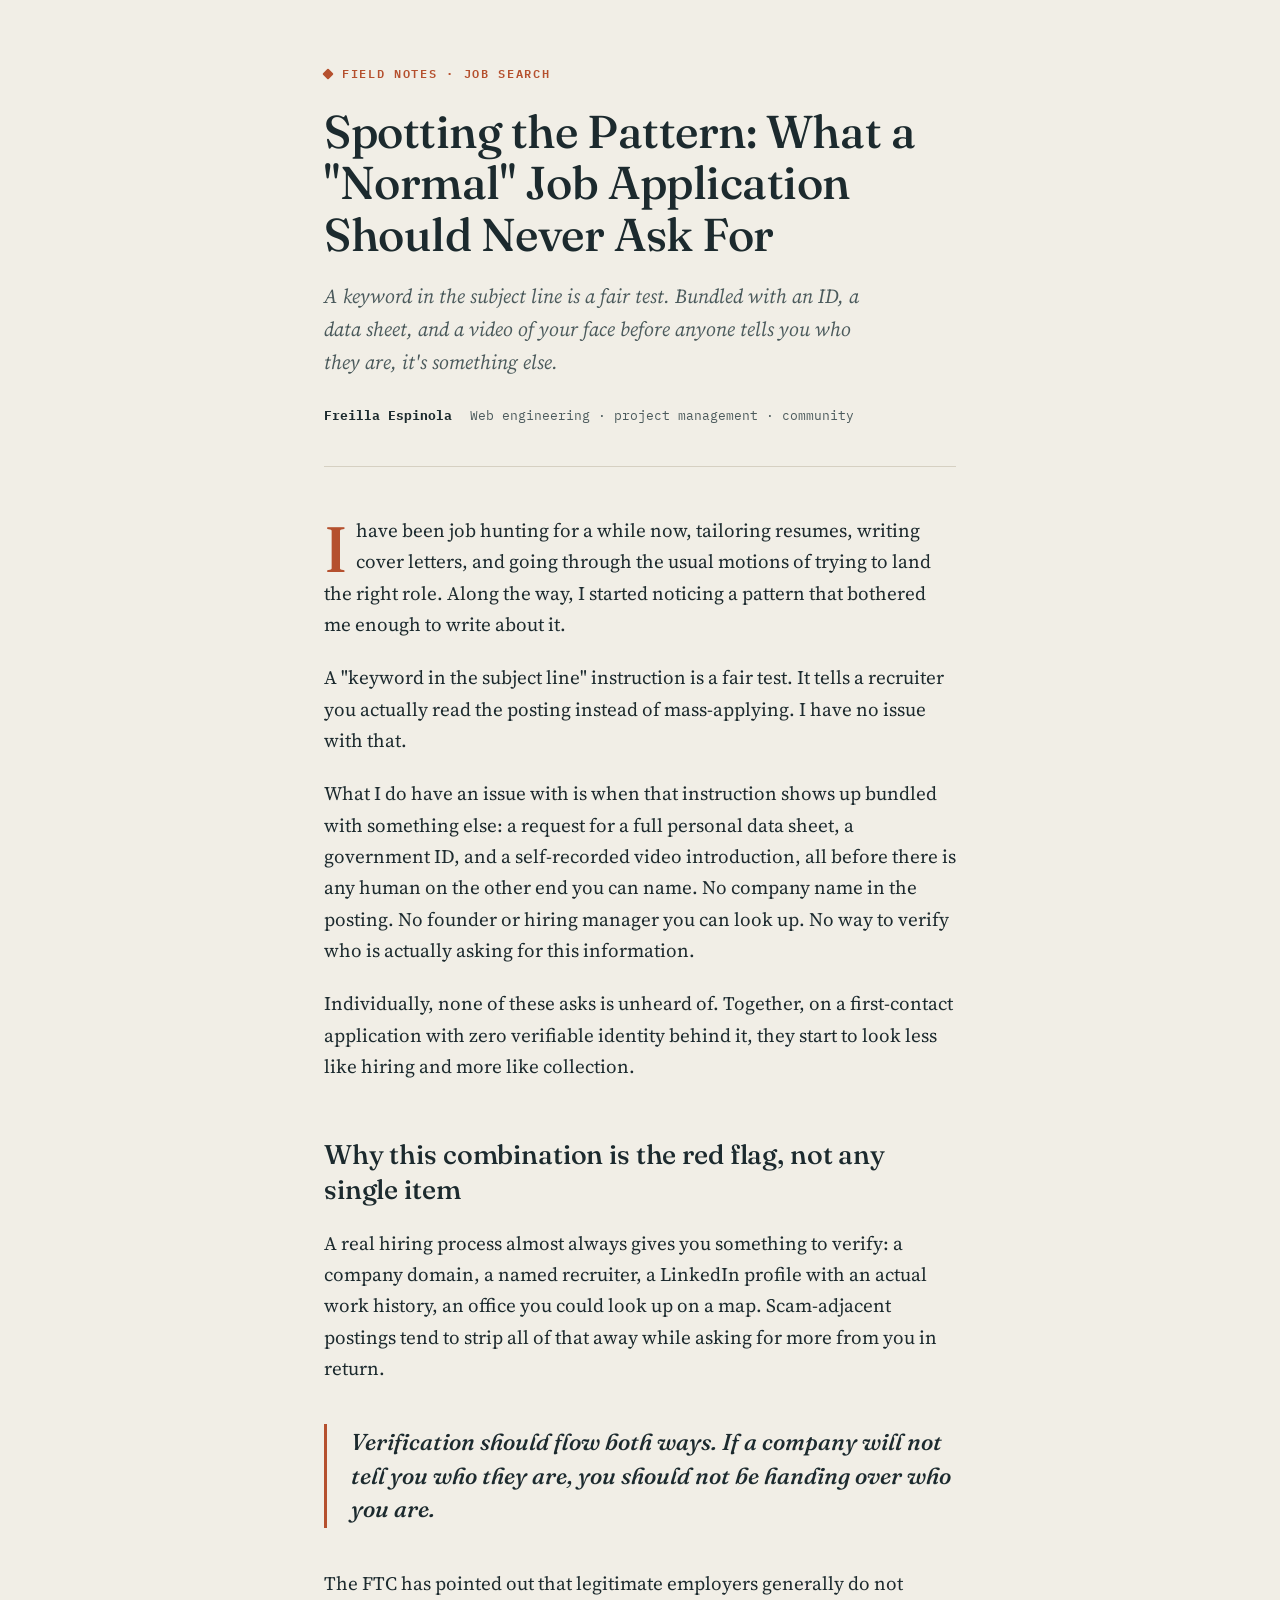
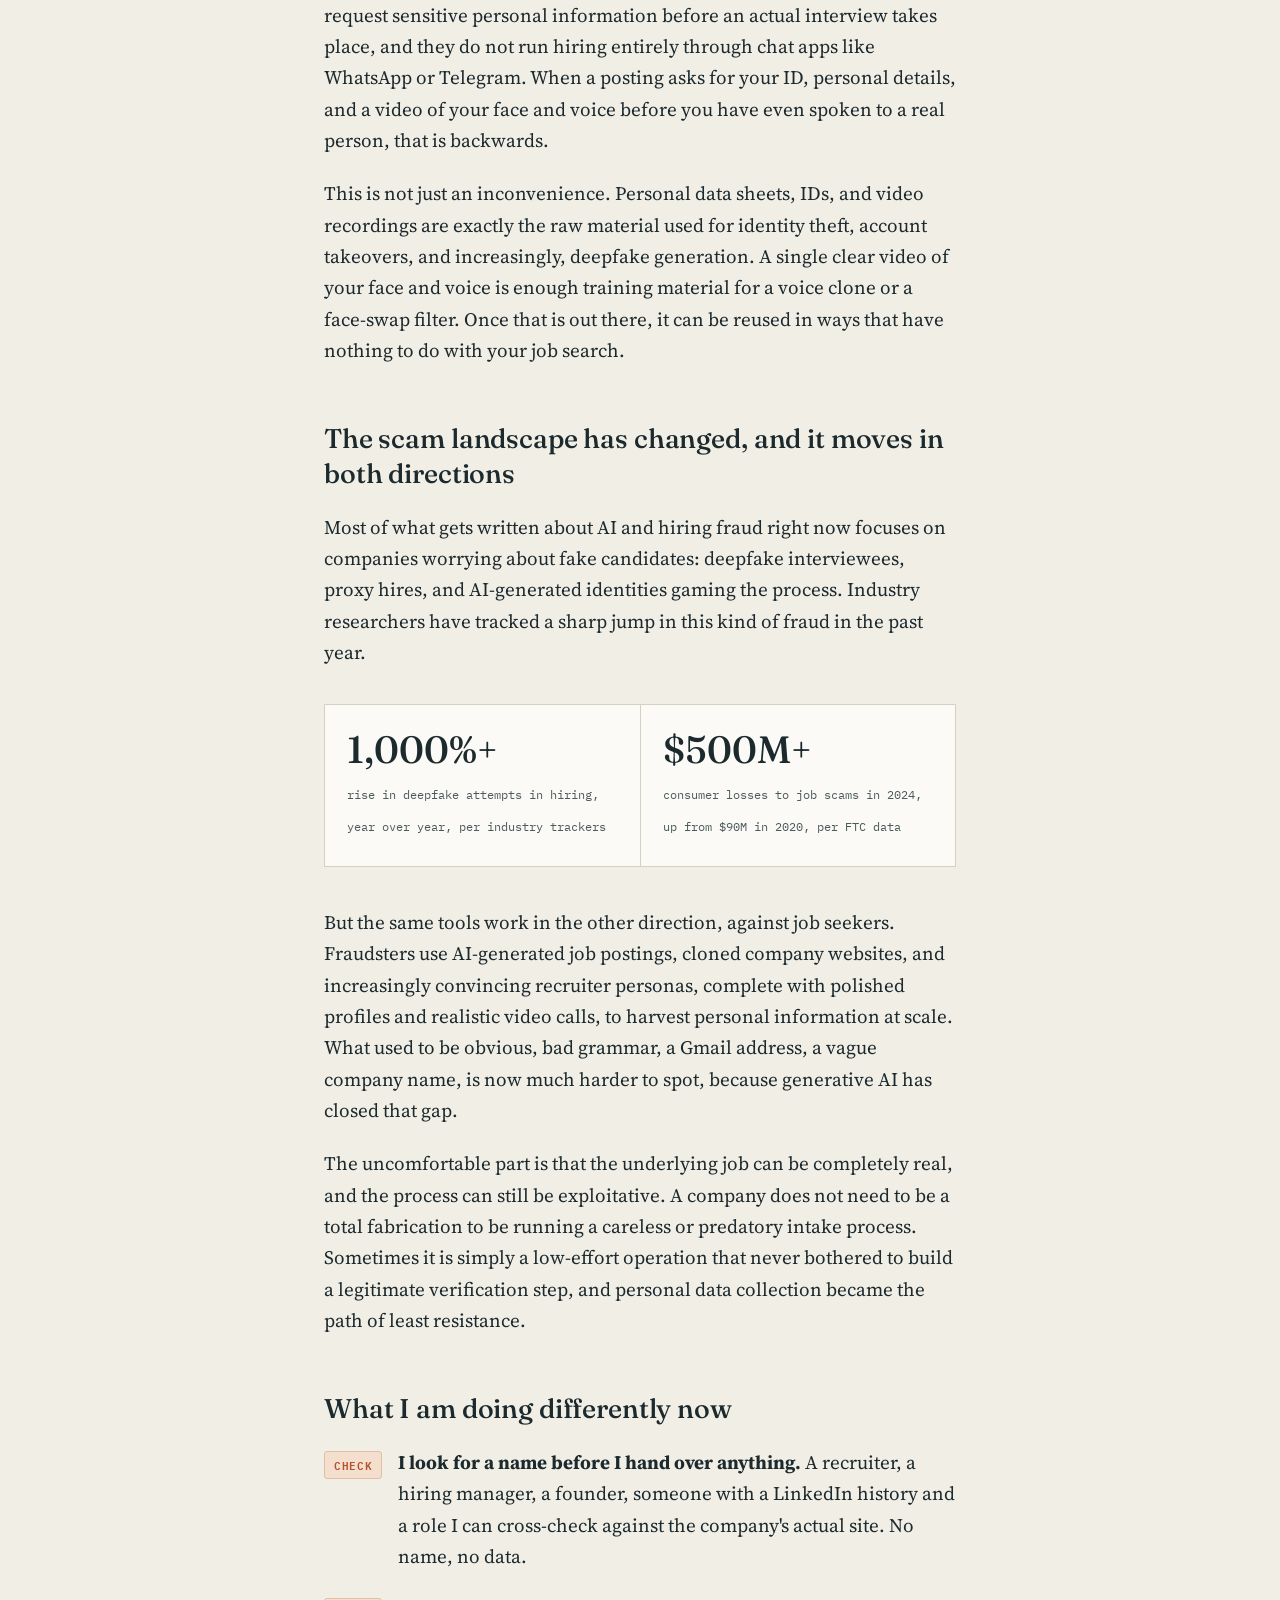
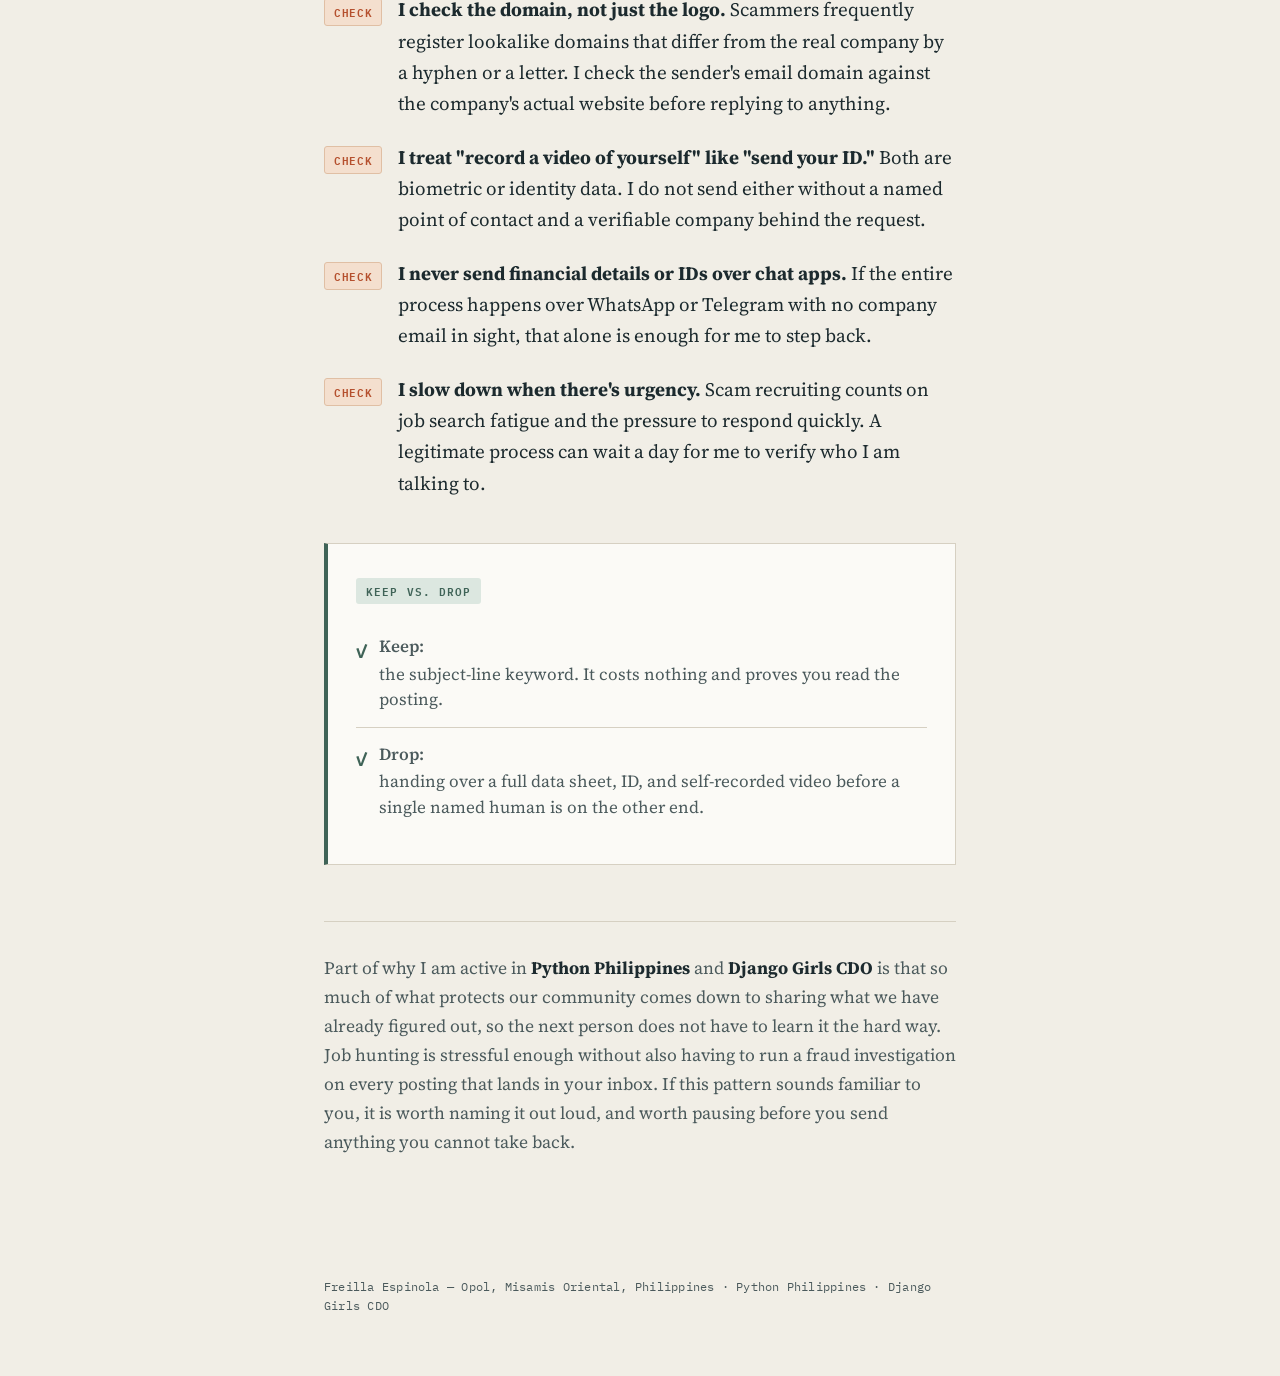
==== index.html @ 58daf590 "Update index.html" ====
<!DOCTYPE html>
<html lang="en">
<head>
<meta charset="UTF-8">
<meta name="viewport" content="width=device-width, initial-scale=1.0">
<title>Spotting the Pattern: What a Normal Job Application Should Never Ask For</title>
<link rel="preconnect" href="https://fonts.googleapis.com">
<link rel="preconnect" href="https://fonts.gstatic.com" crossorigin>
<link href="https://fonts.googleapis.com/css2?family=Fraunces:opsz,wght@9..144,400;9..144,500;9..144,600&family=Source+Serif+4:ital,wght@0,400;0,500;0,600;1,400&family=IBM+Plex+Mono:wght@500;600&display=swap" rel="stylesheet">
<style>
  :root{
    --paper:#F1EEE6;
    --ink:#1C2A2E;
    --ink-soft:#4B5A5C;
    --rule:#D6D0C2;
    --flag:#B5502E;
    --flag-bg:#F4DFCE;
    --trust:#3F6357;
    --trust-bg:#DCE7E0;
    --white:#FBFAF6;
    --max:680px;
  }

  *{ box-sizing:border-box; }

  body{
    margin:0;
    background:var(--paper);
    color:var(--ink);
    font-family:'Source Serif 4', Georgia, serif;
    font-size:19px;
    line-height:1.65;
    -webkit-font-smoothing:antialiased;
  }

  a{ color:var(--trust); }

  .wrap{
    max-width:var(--max);
    margin:0 auto;
    padding:0 24px 100px;
  }

  /* -------- Header -------- */
  header{
    padding:64px 0 40px;
    border-bottom:1px solid var(--rule);
    margin-bottom:48px;
  }

  .eyebrow{
    font-family:'IBM Plex Mono', monospace;
    font-size:12px;
    font-weight:600;
    letter-spacing:0.14em;
    text-transform:uppercase;
    color:var(--flag);
    display:flex;
    align-items:center;
    gap:10px;
    margin-bottom:22px;
  }

  .eyebrow::before{
    content:"";
    width:8px;
    height:8px;
    background:var(--flag);
    border-radius:1px;
    transform:rotate(45deg);
    flex-shrink:0;
  }

  h1{
    font-family:'Fraunces', serif;
    font-optical-sizing:auto;
    font-weight:500;
    font-size:clamp(32px, 6vw, 46px);
    line-height:1.12;
    letter-spacing:-0.01em;
    margin:0 0 20px;
  }

  .dek{
    font-family:'Source Serif 4', serif;
    font-style:italic;
    font-size:20px;
    color:var(--ink-soft);
    margin:0 0 26px;
    max-width:56ch;
  }

  .byline{
    font-family:'IBM Plex Mono', monospace;
    font-size:12.5px;
    color:var(--ink-soft);
    display:flex;
    gap:18px;
    flex-wrap:wrap;
  }

  .byline strong{ color:var(--ink); }

  /* -------- Body typography -------- */
  h2{
    font-family:'Fraunces', serif;
    font-weight:500;
    font-size:27px;
    line-height:1.28;
    margin:56px 0 20px;
    letter-spacing:-0.005em;
  }

  p{ margin:0 0 22px; }

  .lede::first-letter{
    font-family:'Fraunces', serif;
    font-size:64px;
    font-weight:500;
    float:left;
    line-height:0.8;
    padding:8px 8px 0 0;
    color:var(--flag);
  }

  /* -------- Flag tag / red-flag callouts -------- */
  .flag-row{
    display:flex;
    gap:16px;
    margin:0 0 22px;
    align-items:flex-start;
  }

  .flag-tag{
    flex-shrink:0;
    font-family:'IBM Plex Mono', monospace;
    font-size:11px;
    font-weight:600;
    letter-spacing:0.06em;
    text-transform:uppercase;
    color:var(--flag);
    background:var(--flag-bg);
    border:1px solid #e0bfa4;
    padding:4px 9px;
    border-radius:3px;
    margin-top:4px;
    white-space:nowrap;
  }

  .flag-row p{ margin:0; }

  /* -------- Stat callouts -------- */
  .stats{
    display:grid;
    grid-template-columns:1fr 1fr;
    gap:1px;
    background:var(--rule);
    border:1px solid var(--rule);
    margin:36px 0 40px;
  }

  .stat{
    background:var(--white);
    padding:26px 22px;
  }

  .stat .num{
    font-family:'Fraunces', serif;
    font-weight:500;
    font-size:38px;
    line-height:1;
    color:var(--ink);
    display:block;
    margin-bottom:8px;
  }

  .stat .label{
    font-family:'IBM Plex Mono', monospace;
    font-size:12px;
    color:var(--ink-soft);
    line-height:1.5;
  }

  @media (max-width:520px){
    .stats{ grid-template-columns:1fr; }
  }

  /* -------- Verification checklist (signature element) -------- */
  .verify-block{
    background:var(--white);
    border:1px solid var(--rule);
    border-left:4px solid var(--trust);
    padding:30px 28px;
    margin:44px 0;
    position:relative;
  }

  .verify-block .stamp{
    font-family:'IBM Plex Mono', monospace;
    font-size:11px;
    font-weight:600;
    letter-spacing:0.1em;
    text-transform:uppercase;
    color:var(--trust);
    background:var(--trust-bg);
    display:inline-block;
    padding:4px 10px;
    border-radius:3px;
    margin-bottom:16px;
  }

  .verify-block ul{
    margin:0;
    padding:0;
    list-style:none;
  }

  .verify-block li{
    display:flex;
    gap:12px;
    padding:14px 0;
    border-top:1px solid var(--rule);
  }

  .verify-block li:first-of-type{ border-top:none; }

  .verify-block li::before{
    content:"✓";
    font-family:'IBM Plex Mono', monospace;
    font-weight:600;
    color:var(--trust);
    flex-shrink:0;
    padding-top:2px;
  }

  .verify-block li strong{
    display:block;
    font-family:'Source Serif 4', serif;
    font-weight:600;
    margin-bottom:2px;
  }

  .verify-block li span{
    color:var(--ink-soft);
    font-size:17px;
    line-height:1.5;
  }

  /* -------- Pull quote -------- */
  blockquote{
    margin:40px 0;
    padding:2px 0 2px 24px;
    border-left:3px solid var(--flag);
    font-family:'Fraunces', serif;
    font-weight:500;
    font-size:23px;
    line-height:1.45;
    color:var(--ink);
    font-style:italic;
  }

  /* -------- Closing -------- */
  .closing{
    margin-top:56px;
    padding-top:32px;
    border-top:1px solid var(--rule);
    font-size:17.5px;
    color:var(--ink-soft);
  }

  .closing strong{ color:var(--ink); }

  footer{
    max-width:var(--max);
    margin:0 auto;
    padding:0 24px 60px;
    font-family:'IBM Plex Mono', monospace;
    font-size:11.5px;
    color:var(--ink-soft);
    letter-spacing:0.02em;
  }

  @media (max-width:600px){
    body{ font-size:17px; }
    header{ padding:44px 0 32px; }
    .lede::first-letter{ font-size:50px; }
  }
</style>
</head>
<body>

<div class="wrap">
  <header>
    <div class="eyebrow">Field notes · Job search</div>
    <h1>Spotting the Pattern: What a "Normal" Job Application Should Never Ask For</h1>
    <p class="dek">A keyword in the subject line is a fair test. Bundled with an ID, a data sheet, and a video of your face before anyone tells you who they are, it's something else.</p>
    <div class="byline">
      <span><strong>Freilla Espinola</strong></span>
      <span>Web engineering · project management · community</span>
    </div>
  </header>

  <p class="lede">I have been job hunting for a while now, tailoring resumes, writing cover letters, and going through the usual motions of trying to land the right role. Along the way, I started noticing a pattern that bothered me enough to write about it.</p>

  <p>A "keyword in the subject line" instruction is a fair test. It tells a recruiter you actually read the posting instead of mass-applying. I have no issue with that.</p>

  <p>What I do have an issue with is when that instruction shows up bundled with something else: a request for a full personal data sheet, a government ID, and a self-recorded video introduction, all before there is any human on the other end you can name. No company name in the posting. No founder or hiring manager you can look up. No way to verify who is actually asking for this information.</p>

  <p>Individually, none of these asks is unheard of. Together, on a first-contact application with zero verifiable identity behind it, they start to look less like hiring and more like collection.</p>

  <h2>Why this combination is the red flag, not any single item</h2>

  <p>A real hiring process almost always gives you something to verify: a company domain, a named recruiter, a LinkedIn profile with an actual work history, an office you could look up on a map. Scam-adjacent postings tend to strip all of that away while asking for more from you in return.</p>

  <blockquote>Verification should flow both ways. If a company will not tell you who they are, you should not be handing over who you are.</blockquote>

  <p>The FTC has pointed out that legitimate employers generally do not request sensitive personal information before an actual interview takes place, and they do not run hiring entirely through chat apps like WhatsApp or Telegram. When a posting asks for your ID, personal details, and a video of your face and voice before you have even spoken to a real person, that is backwards.</p>

  <p>This is not just an inconvenience. Personal data sheets, IDs, and video recordings are exactly the raw material used for identity theft, account takeovers, and increasingly, deepfake generation. A single clear video of your face and voice is enough training material for a voice clone or a face-swap filter. Once that is out there, it can be reused in ways that have nothing to do with your job search.</p>

  <h2>The scam landscape has changed, and it moves in both directions</h2>

  <p>Most of what gets written about AI and hiring fraud right now focuses on companies worrying about fake candidates: deepfake interviewees, proxy hires, and AI-generated identities gaming the process. Industry researchers have tracked a sharp jump in this kind of fraud in the past year.</p>

  <div class="stats">
    <div class="stat">
      <span class="num">1,000%+</span>
      <span class="label">rise in deepfake attempts in hiring, year over year, per industry trackers</span>
    </div>
    <div class="stat">
      <span class="num">$500M+</span>
      <span class="label">consumer losses to job scams in 2024, up from $90M in 2020, per FTC data</span>
    </div>
  </div>

  <p>But the same tools work in the other direction, against job seekers. Fraudsters use AI-generated job postings, cloned company websites, and increasingly convincing recruiter personas, complete with polished profiles and realistic video calls, to harvest personal information at scale. What used to be obvious, bad grammar, a Gmail address, a vague company name, is now much harder to spot, because generative AI has closed that gap.</p>

  <p>The uncomfortable part is that the underlying job can be completely real, and the process can still be exploitative. A company does not need to be a total fabrication to be running a careless or predatory intake process. Sometimes it is simply a low-effort operation that never bothered to build a legitimate verification step, and personal data collection became the path of least resistance.</p>

  <h2>What I am doing differently now</h2>

  <div class="flag-row">
    <span class="flag-tag">Check</span>
    <p><strong>I look for a name before I hand over anything.</strong> A recruiter, a hiring manager, a founder, someone with a LinkedIn history and a role I can cross-check against the company's actual site. No name, no data.</p>
  </div>

  <div class="flag-row">
    <span class="flag-tag">Check</span>
    <p><strong>I check the domain, not just the logo.</strong> Scammers frequently register lookalike domains that differ from the real company by a hyphen or a letter. I check the sender's email domain against the company's actual website before replying to anything.</p>
  </div>

  <div class="flag-row">
    <span class="flag-tag">Check</span>
    <p><strong>I treat "record a video of yourself" like "send your ID."</strong> Both are biometric or identity data. I do not send either without a named point of contact and a verifiable company behind the request.</p>
  </div>

  <div class="flag-row">
    <span class="flag-tag">Check</span>
    <p><strong>I never send financial details or IDs over chat apps.</strong> If the entire process happens over WhatsApp or Telegram with no company email in sight, that alone is enough for me to step back.</p>
  </div>

  <div class="flag-row">
    <span class="flag-tag">Check</span>
    <p><strong>I slow down when there's urgency.</strong> Scam recruiting counts on job search fatigue and the pressure to respond quickly. A legitimate process can wait a day for me to verify who I am talking to.</p>
  </div>

  <div class="verify-block">
    <span class="stamp">Keep vs. drop</span>
    <ul>
      <li><span><strong>Keep:</strong> the subject-line keyword. It costs nothing and proves you read the posting.</span></li>
      <li><span><strong>Drop:</strong> handing over a full data sheet, ID, and self-recorded video before a single named human is on the other end.</span></li>
    </ul>
  </div>

  <div class="closing">
    <p>Part of why I am active in <strong>Python Philippines</strong> and <strong>Django Girls CDO</strong> is that so much of what protects our community comes down to sharing what we have already figured out, so the next person does not have to learn it the hard way. Job hunting is stressful enough without also having to run a fraud investigation on every posting that lands in your inbox. If this pattern sounds familiar to you, it is worth naming it out loud, and worth pausing before you send anything you cannot take back.</p>
  </div>
</div>

<footer>Freilla Espinola — Opol, Misamis Oriental, Philippines · Python Philippines · Django Girls CDO</footer>

</body>
</html>
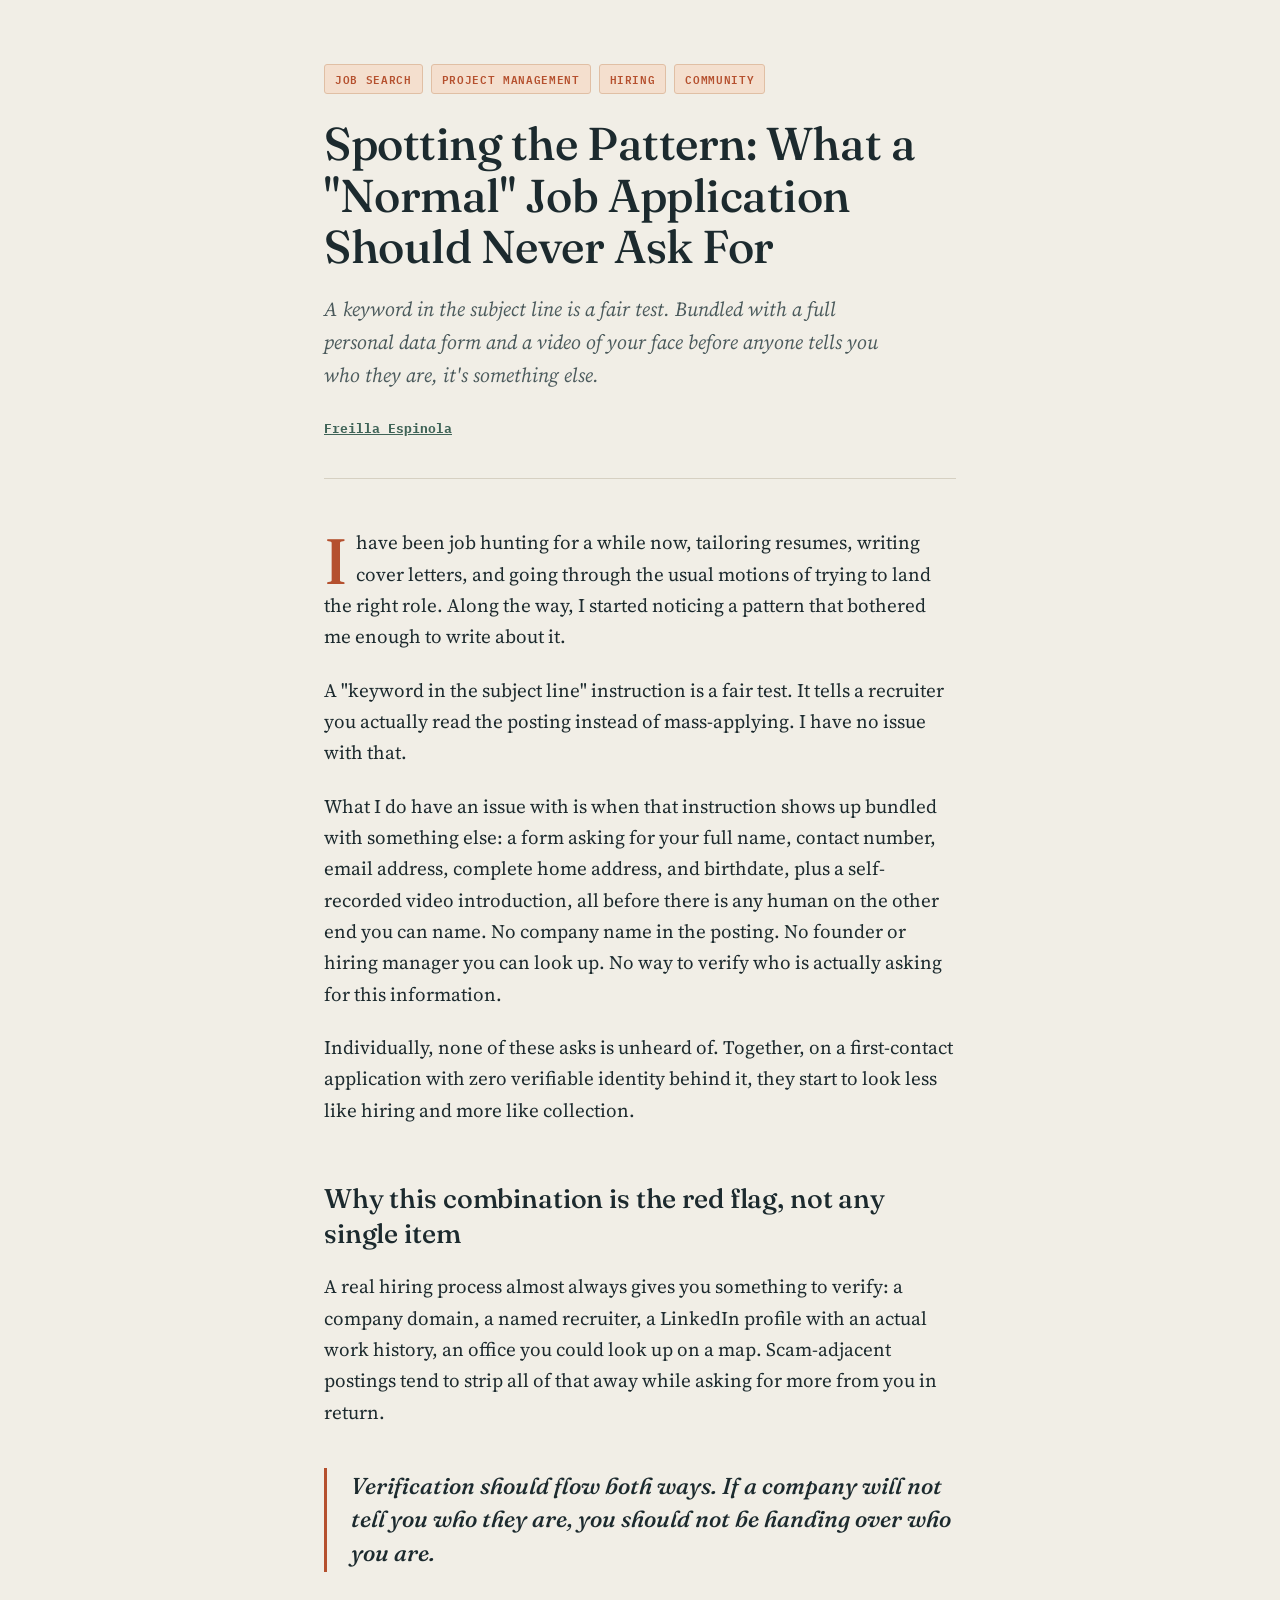
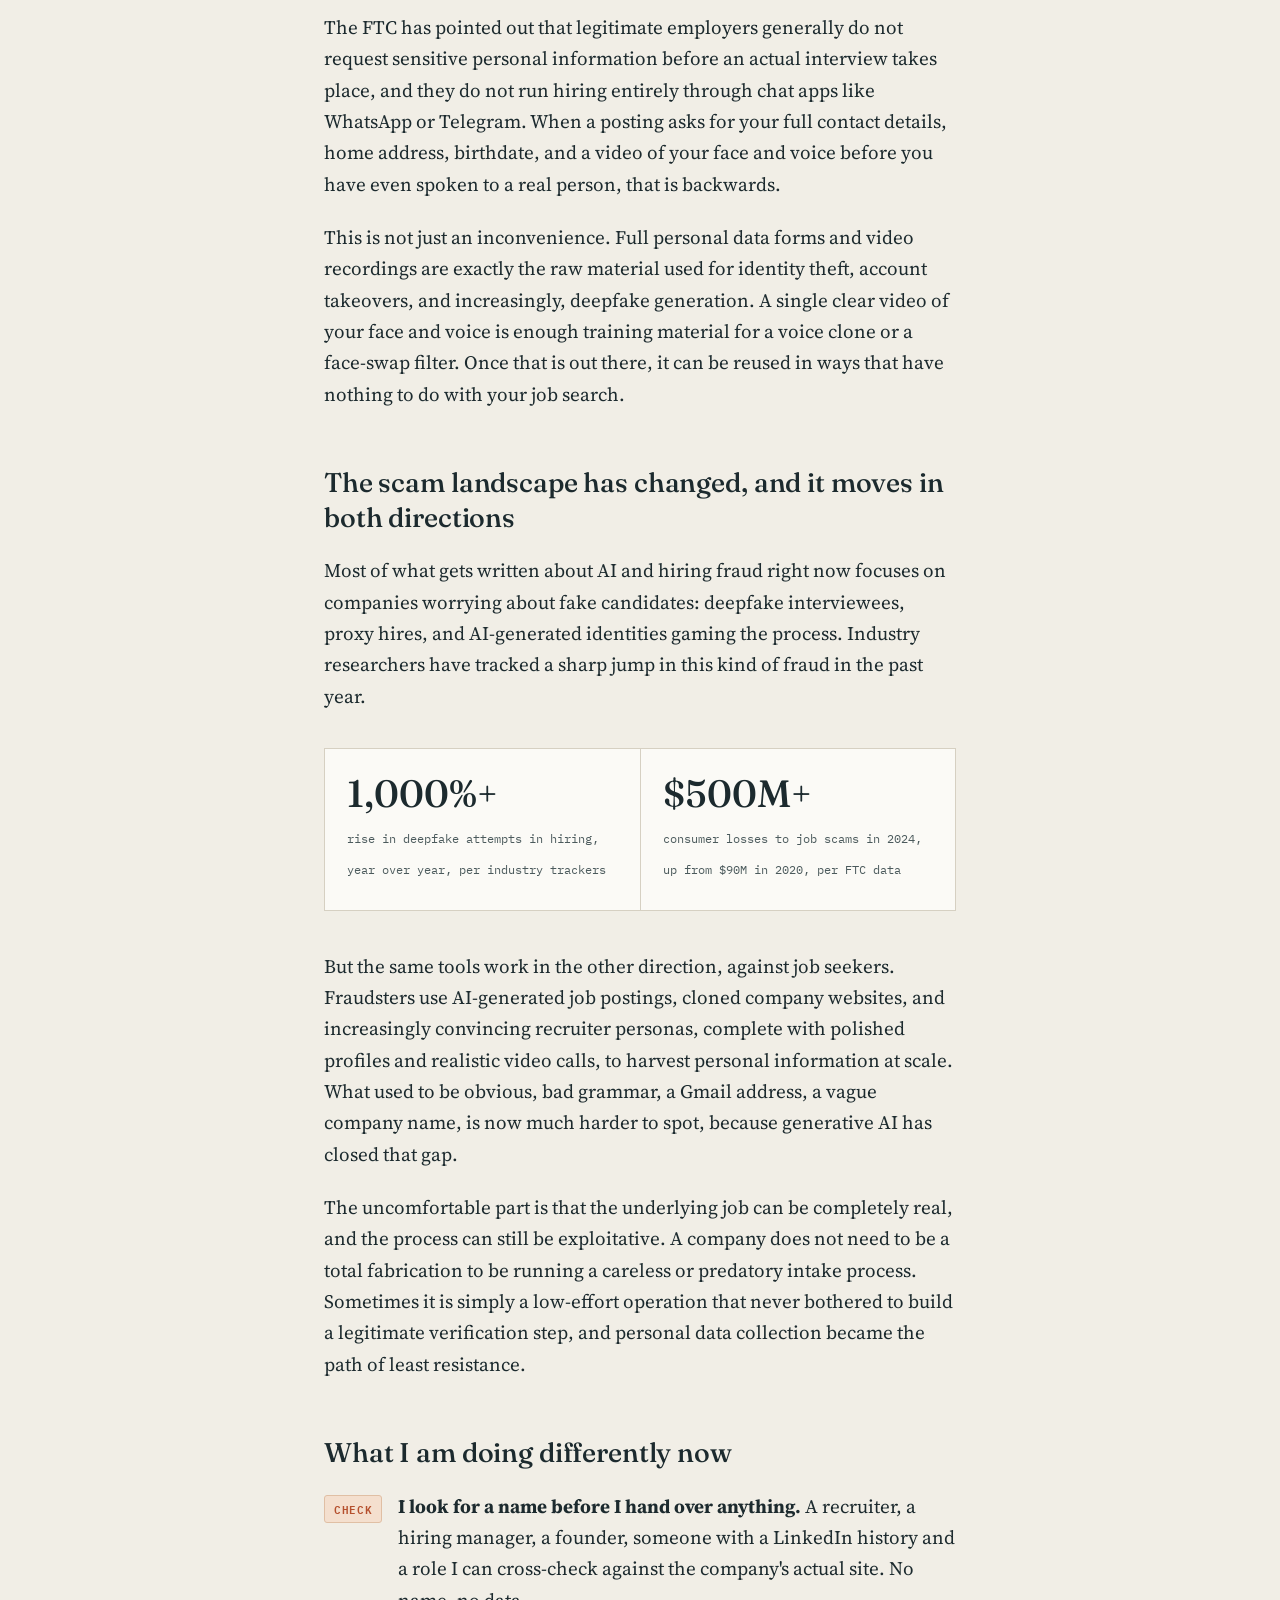
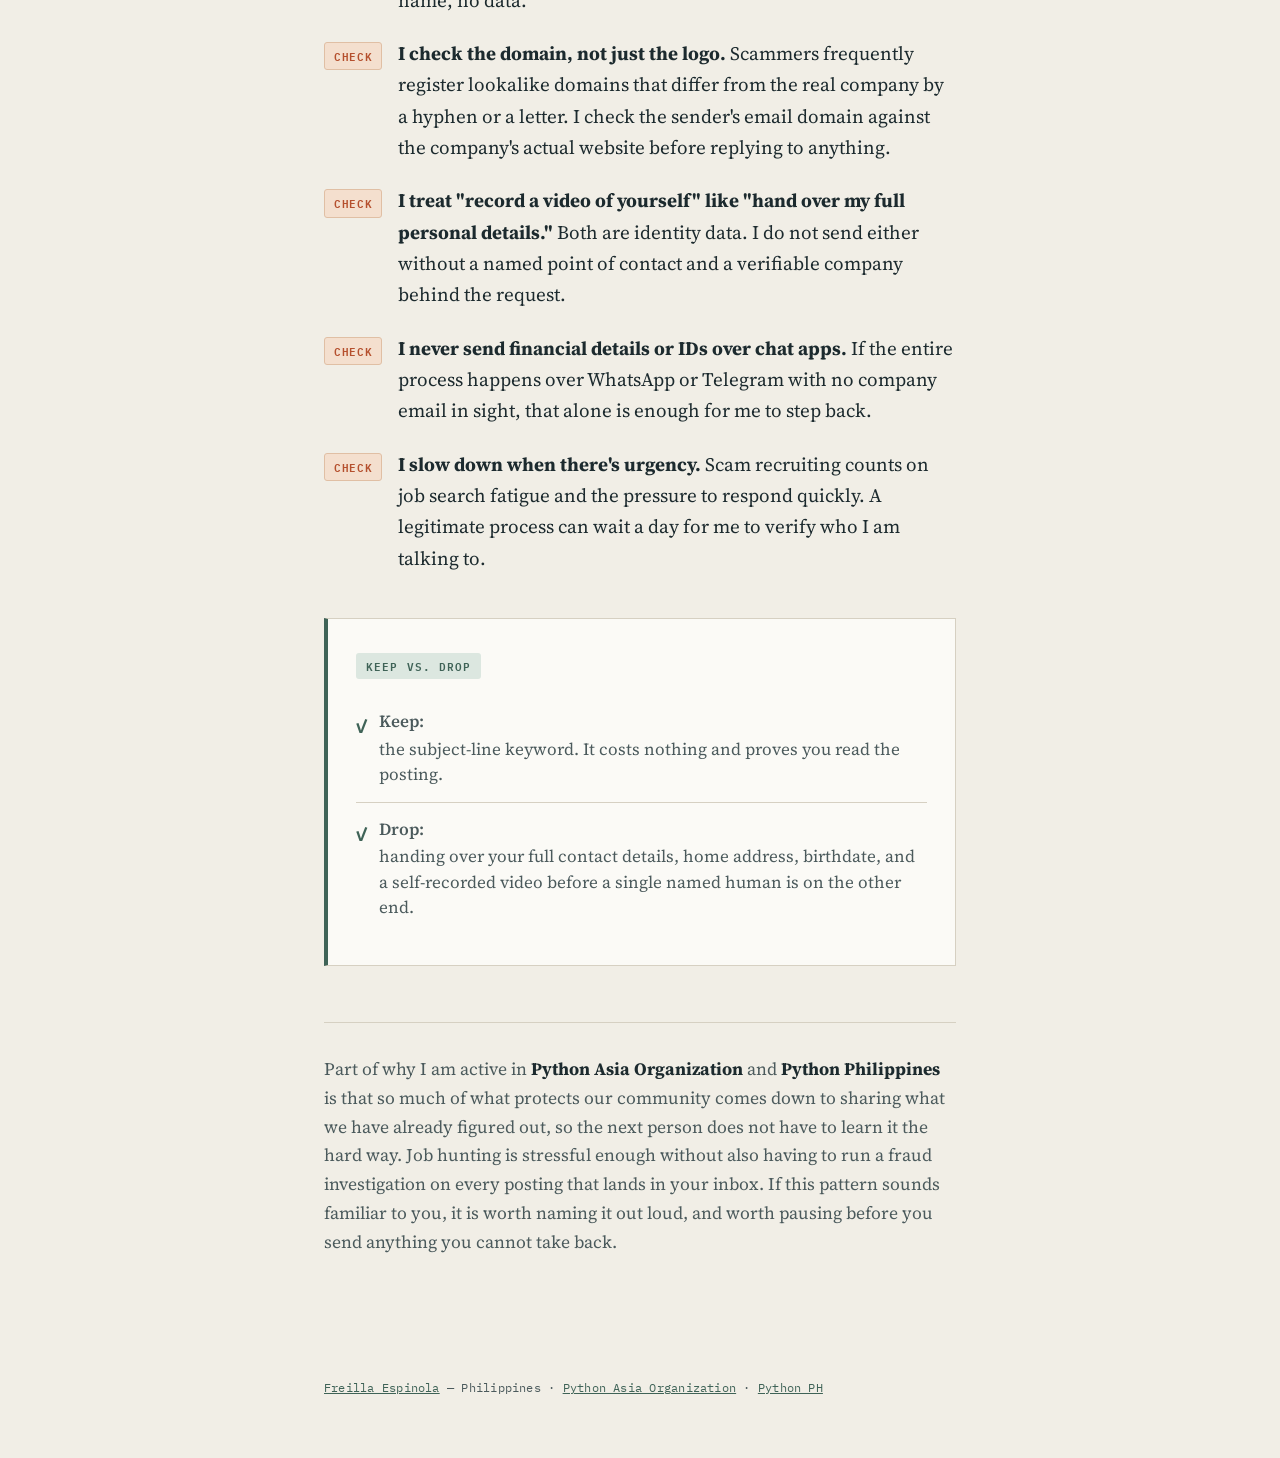
==== commit 5b0a4e08: "Update index.html" ====
--- a/index.html
+++ b/index.html
@@ -48,27 +48,24 @@
     margin-bottom:48px;
   }
 
-  .eyebrow{
-    font-family:'IBM Plex Mono', monospace;
-    font-size:12px;
-    font-weight:600;
-    letter-spacing:0.14em;
+  .tags{
+    display:flex;
+    flex-wrap:wrap;
+    gap:8px;
+    margin-bottom:24px;
+  }
+
+  .tag{
+    font-family:'IBM Plex Mono', monospace;
+    font-size:11px;
+    font-weight:600;
+    letter-spacing:0.06em;
     text-transform:uppercase;
     color:var(--flag);
-    display:flex;
-    align-items:center;
-    gap:10px;
-    margin-bottom:22px;
-  }
-
-  .eyebrow::before{
-    content:"";
-    width:8px;
-    height:8px;
-    background:var(--flag);
-    border-radius:1px;
-    transform:rotate(45deg);
-    flex-shrink:0;
+    background:var(--flag-bg);
+    border:1px solid #e0bfa4;
+    padding:5px 10px;
+    border-radius:3px;
   }
 
   h1{
@@ -291,12 +288,16 @@
 
 <div class="wrap">
   <header>
-    <div class="eyebrow">Field notes · Job search</div>
+    <div class="tags">
+      <span class="tag">Job Search</span>
+      <span class="tag">Project Management</span>
+      <span class="tag">Hiring</span>
+      <span class="tag">Community</span>
+    </div>
     <h1>Spotting the Pattern: What a "Normal" Job Application Should Never Ask For</h1>
-    <p class="dek">A keyword in the subject line is a fair test. Bundled with an ID, a data sheet, and a video of your face before anyone tells you who they are, it's something else.</p>
+    <p class="dek">A keyword in the subject line is a fair test. Bundled with a full personal data form and a video of your face before anyone tells you who they are, it's something else.</p>
     <div class="byline">
-      <span><strong>Freilla Espinola</strong></span>
-      <span>Web engineering · project management · community</span>
+      <span><strong><a href="https://www.linkedin.com/in/freillamae" target="_blank">Freilla Espinola</a></strong></span>
     </div>
   </header>
 
@@ -304,7 +305,7 @@
 
   <p>A "keyword in the subject line" instruction is a fair test. It tells a recruiter you actually read the posting instead of mass-applying. I have no issue with that.</p>
 
-  <p>What I do have an issue with is when that instruction shows up bundled with something else: a request for a full personal data sheet, a government ID, and a self-recorded video introduction, all before there is any human on the other end you can name. No company name in the posting. No founder or hiring manager you can look up. No way to verify who is actually asking for this information.</p>
+  <p>What I do have an issue with is when that instruction shows up bundled with something else: a form asking for your full name, contact number, email address, complete home address, and birthdate, plus a self-recorded video introduction, all before there is any human on the other end you can name. No company name in the posting. No founder or hiring manager you can look up. No way to verify who is actually asking for this information.</p>
 
   <p>Individually, none of these asks is unheard of. Together, on a first-contact application with zero verifiable identity behind it, they start to look less like hiring and more like collection.</p>
 
@@ -314,9 +315,9 @@
 
   <blockquote>Verification should flow both ways. If a company will not tell you who they are, you should not be handing over who you are.</blockquote>
 
-  <p>The FTC has pointed out that legitimate employers generally do not request sensitive personal information before an actual interview takes place, and they do not run hiring entirely through chat apps like WhatsApp or Telegram. When a posting asks for your ID, personal details, and a video of your face and voice before you have even spoken to a real person, that is backwards.</p>
-
-  <p>This is not just an inconvenience. Personal data sheets, IDs, and video recordings are exactly the raw material used for identity theft, account takeovers, and increasingly, deepfake generation. A single clear video of your face and voice is enough training material for a voice clone or a face-swap filter. Once that is out there, it can be reused in ways that have nothing to do with your job search.</p>
+  <p>The FTC has pointed out that legitimate employers generally do not request sensitive personal information before an actual interview takes place, and they do not run hiring entirely through chat apps like WhatsApp or Telegram. When a posting asks for your full contact details, home address, birthdate, and a video of your face and voice before you have even spoken to a real person, that is backwards.</p>
+
+  <p>This is not just an inconvenience. Full personal data forms and video recordings are exactly the raw material used for identity theft, account takeovers, and increasingly, deepfake generation. A single clear video of your face and voice is enough training material for a voice clone or a face-swap filter. Once that is out there, it can be reused in ways that have nothing to do with your job search.</p>
 
   <h2>The scam landscape has changed, and it moves in both directions</h2>
 
@@ -351,7 +352,7 @@
 
   <div class="flag-row">
     <span class="flag-tag">Check</span>
-    <p><strong>I treat "record a video of yourself" like "send your ID."</strong> Both are biometric or identity data. I do not send either without a named point of contact and a verifiable company behind the request.</p>
+    <p><strong>I treat "record a video of yourself" like "hand over my full personal details."</strong> Both are identity data. I do not send either without a named point of contact and a verifiable company behind the request.</p>
   </div>
 
   <div class="flag-row">
@@ -368,16 +369,16 @@
     <span class="stamp">Keep vs. drop</span>
     <ul>
       <li><span><strong>Keep:</strong> the subject-line keyword. It costs nothing and proves you read the posting.</span></li>
-      <li><span><strong>Drop:</strong> handing over a full data sheet, ID, and self-recorded video before a single named human is on the other end.</span></li>
+      <li><span><strong>Drop:</strong> handing over your full contact details, home address, birthdate, and a self-recorded video before a single named human is on the other end.</span></li>
     </ul>
   </div>
 
   <div class="closing">
-    <p>Part of why I am active in <strong>Python Philippines</strong> and <strong>Django Girls CDO</strong> is that so much of what protects our community comes down to sharing what we have already figured out, so the next person does not have to learn it the hard way. Job hunting is stressful enough without also having to run a fraud investigation on every posting that lands in your inbox. If this pattern sounds familiar to you, it is worth naming it out loud, and worth pausing before you send anything you cannot take back.</p>
+    <p>Part of why I am active in <strong>Python Asia Organization</strong> and <strong>Python Philippines</strong> is that so much of what protects our community comes down to sharing what we have already figured out, so the next person does not have to learn it the hard way. Job hunting is stressful enough without also having to run a fraud investigation on every posting that lands in your inbox. If this pattern sounds familiar to you, it is worth naming it out loud, and worth pausing before you send anything you cannot take back.</p>
   </div>
 </div>
 
-<footer>Freilla Espinola — Opol, Misamis Oriental, Philippines · Python Philippines · Django Girls CDO</footer>
+<footer><a href="https://www.linkedin.com/in/freillamae" target="_blank">Freilla Espinola</a> — Philippines · <a href="https://pythonasia.org/" target="_blank">Python Asia Organization</a> · <a href="https://python.ph/" target="_blank">Python PH</a></footer>
 
 </body>
 </html>
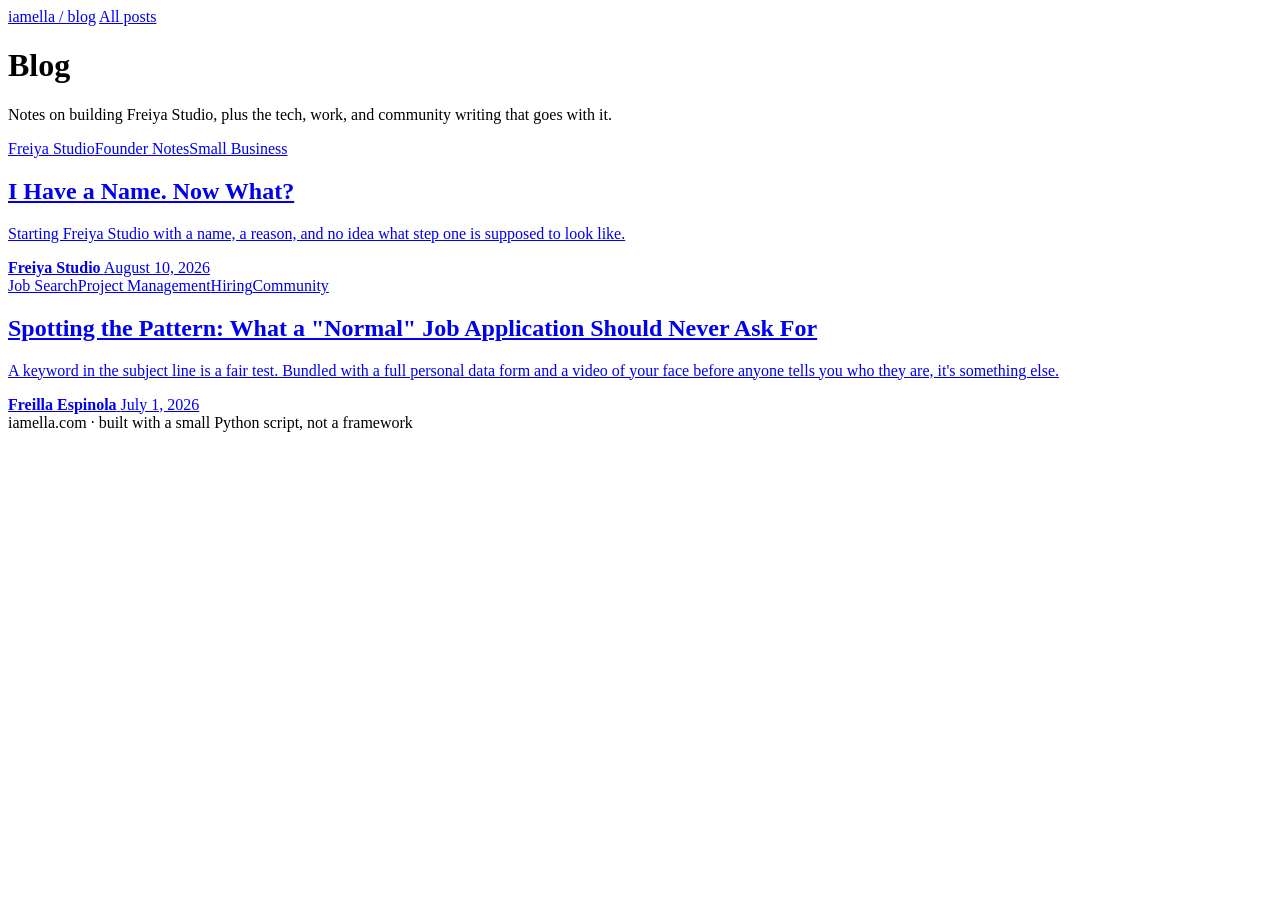
==== commit d37bae11: "Update index.html" ====
--- a/index.html
+++ b/index.html
@@ -3,382 +3,56 @@
 <head>
 <meta charset="UTF-8">
 <meta name="viewport" content="width=device-width, initial-scale=1.0">
-<title>Spotting the Pattern: What a Normal Job Application Should Never Ask For</title>
+<title>Blog</title>
+<meta name="description" content="Notes on building Freiya Studio, plus tech, work, and community writing.">
 <link rel="preconnect" href="https://fonts.googleapis.com">
 <link rel="preconnect" href="https://fonts.gstatic.com" crossorigin>
 <link href="https://fonts.googleapis.com/css2?family=Fraunces:opsz,wght@9..144,400;9..144,500;9..144,600&family=Source+Serif+4:ital,wght@0,400;0,500;0,600;1,400&family=IBM+Plex+Mono:wght@500;600&display=swap" rel="stylesheet">
-<style>
-  :root{
-    --paper:#F1EEE6;
-    --ink:#1C2A2E;
-    --ink-soft:#4B5A5C;
-    --rule:#D6D0C2;
-    --flag:#B5502E;
-    --flag-bg:#F4DFCE;
-    --trust:#3F6357;
-    --trust-bg:#DCE7E0;
-    --white:#FBFAF6;
-    --max:680px;
-  }
-
-  *{ box-sizing:border-box; }
-
-  body{
-    margin:0;
-    background:var(--paper);
-    color:var(--ink);
-    font-family:'Source Serif 4', Georgia, serif;
-    font-size:19px;
-    line-height:1.65;
-    -webkit-font-smoothing:antialiased;
-  }
-
-  a{ color:var(--trust); }
-
-  .wrap{
-    max-width:var(--max);
-    margin:0 auto;
-    padding:0 24px 100px;
-  }
-
-  /* -------- Header -------- */
-  header{
-    padding:64px 0 40px;
-    border-bottom:1px solid var(--rule);
-    margin-bottom:48px;
-  }
-
-  .tags{
-    display:flex;
-    flex-wrap:wrap;
-    gap:8px;
-    margin-bottom:24px;
-  }
-
-  .tag{
-    font-family:'IBM Plex Mono', monospace;
-    font-size:11px;
-    font-weight:600;
-    letter-spacing:0.06em;
-    text-transform:uppercase;
-    color:var(--flag);
-    background:var(--flag-bg);
-    border:1px solid #e0bfa4;
-    padding:5px 10px;
-    border-radius:3px;
-  }
-
-  h1{
-    font-family:'Fraunces', serif;
-    font-optical-sizing:auto;
-    font-weight:500;
-    font-size:clamp(32px, 6vw, 46px);
-    line-height:1.12;
-    letter-spacing:-0.01em;
-    margin:0 0 20px;
-  }
-
-  .dek{
-    font-family:'Source Serif 4', serif;
-    font-style:italic;
-    font-size:20px;
-    color:var(--ink-soft);
-    margin:0 0 26px;
-    max-width:56ch;
-  }
-
-  .byline{
-    font-family:'IBM Plex Mono', monospace;
-    font-size:12.5px;
-    color:var(--ink-soft);
-    display:flex;
-    gap:18px;
-    flex-wrap:wrap;
-  }
-
-  .byline strong{ color:var(--ink); }
-
-  /* -------- Body typography -------- */
-  h2{
-    font-family:'Fraunces', serif;
-    font-weight:500;
-    font-size:27px;
-    line-height:1.28;
-    margin:56px 0 20px;
-    letter-spacing:-0.005em;
-  }
-
-  p{ margin:0 0 22px; }
-
-  .lede::first-letter{
-    font-family:'Fraunces', serif;
-    font-size:64px;
-    font-weight:500;
-    float:left;
-    line-height:0.8;
-    padding:8px 8px 0 0;
-    color:var(--flag);
-  }
-
-  /* -------- Flag tag / red-flag callouts -------- */
-  .flag-row{
-    display:flex;
-    gap:16px;
-    margin:0 0 22px;
-    align-items:flex-start;
-  }
-
-  .flag-tag{
-    flex-shrink:0;
-    font-family:'IBM Plex Mono', monospace;
-    font-size:11px;
-    font-weight:600;
-    letter-spacing:0.06em;
-    text-transform:uppercase;
-    color:var(--flag);
-    background:var(--flag-bg);
-    border:1px solid #e0bfa4;
-    padding:4px 9px;
-    border-radius:3px;
-    margin-top:4px;
-    white-space:nowrap;
-  }
-
-  .flag-row p{ margin:0; }
-
-  /* -------- Stat callouts -------- */
-  .stats{
-    display:grid;
-    grid-template-columns:1fr 1fr;
-    gap:1px;
-    background:var(--rule);
-    border:1px solid var(--rule);
-    margin:36px 0 40px;
-  }
-
-  .stat{
-    background:var(--white);
-    padding:26px 22px;
-  }
-
-  .stat .num{
-    font-family:'Fraunces', serif;
-    font-weight:500;
-    font-size:38px;
-    line-height:1;
-    color:var(--ink);
-    display:block;
-    margin-bottom:8px;
-  }
-
-  .stat .label{
-    font-family:'IBM Plex Mono', monospace;
-    font-size:12px;
-    color:var(--ink-soft);
-    line-height:1.5;
-  }
-
-  @media (max-width:520px){
-    .stats{ grid-template-columns:1fr; }
-  }
-
-  /* -------- Verification checklist (signature element) -------- */
-  .verify-block{
-    background:var(--white);
-    border:1px solid var(--rule);
-    border-left:4px solid var(--trust);
-    padding:30px 28px;
-    margin:44px 0;
-    position:relative;
-  }
-
-  .verify-block .stamp{
-    font-family:'IBM Plex Mono', monospace;
-    font-size:11px;
-    font-weight:600;
-    letter-spacing:0.1em;
-    text-transform:uppercase;
-    color:var(--trust);
-    background:var(--trust-bg);
-    display:inline-block;
-    padding:4px 10px;
-    border-radius:3px;
-    margin-bottom:16px;
-  }
-
-  .verify-block ul{
-    margin:0;
-    padding:0;
-    list-style:none;
-  }
-
-  .verify-block li{
-    display:flex;
-    gap:12px;
-    padding:14px 0;
-    border-top:1px solid var(--rule);
-  }
-
-  .verify-block li:first-of-type{ border-top:none; }
-
-  .verify-block li::before{
-    content:"✓";
-    font-family:'IBM Plex Mono', monospace;
-    font-weight:600;
-    color:var(--trust);
-    flex-shrink:0;
-    padding-top:2px;
-  }
-
-  .verify-block li strong{
-    display:block;
-    font-family:'Source Serif 4', serif;
-    font-weight:600;
-    margin-bottom:2px;
-  }
-
-  .verify-block li span{
-    color:var(--ink-soft);
-    font-size:17px;
-    line-height:1.5;
-  }
-
-  /* -------- Pull quote -------- */
-  blockquote{
-    margin:40px 0;
-    padding:2px 0 2px 24px;
-    border-left:3px solid var(--flag);
-    font-family:'Fraunces', serif;
-    font-weight:500;
-    font-size:23px;
-    line-height:1.45;
-    color:var(--ink);
-    font-style:italic;
-  }
-
-  /* -------- Closing -------- */
-  .closing{
-    margin-top:56px;
-    padding-top:32px;
-    border-top:1px solid var(--rule);
-    font-size:17.5px;
-    color:var(--ink-soft);
-  }
-
-  .closing strong{ color:var(--ink); }
-
-  footer{
-    max-width:var(--max);
-    margin:0 auto;
-    padding:0 24px 60px;
-    font-family:'IBM Plex Mono', monospace;
-    font-size:11.5px;
-    color:var(--ink-soft);
-    letter-spacing:0.02em;
-  }
-
-  @media (max-width:600px){
-    body{ font-size:17px; }
-    header{ padding:44px 0 32px; }
-    .lede::first-letter{ font-size:50px; }
-  }
-</style>
+<link rel="stylesheet" href="static/style.css">
 </head>
 <body>
 
+<nav class="site-nav">
+  <a class="home-link" href="index.html">iamella / blog</a>
+  <a href="index.html">All posts</a>
+</nav>
+
+
 <div class="wrap">
-  <header>
+  <header class="list-header">
+    <h1>Blog</h1>
+    <p>Notes on building Freiya Studio, plus the tech, work, and community writing that goes with it.</p>
+  </header>
+
+  
+  <a class="post-card" href="posts/i-have-a-name-now-what.html">
     <div class="tags">
-      <span class="tag">Job Search</span>
-      <span class="tag">Project Management</span>
-      <span class="tag">Hiring</span>
-      <span class="tag">Community</span>
+      <span class="tag">Freiya Studio</span><span class="tag">Founder Notes</span><span class="tag">Small Business</span>
     </div>
-    <h1>Spotting the Pattern: What a "Normal" Job Application Should Never Ask For</h1>
+    <h2 class="card-title">I Have a Name. Now What?</h2>
+    <p class="dek">Starting Freiya Studio with a name, a reason, and no idea what step one is supposed to look like.</p>
+    <div class="byline">
+      <span><strong>Freiya Studio</strong></span>
+      <span>August 10, 2026</span>
+    </div>
+  </a>
+  
+  <a class="post-card" href="posts/spotting-the-pattern.html">
+    <div class="tags">
+      <span class="tag">Job Search</span><span class="tag">Project Management</span><span class="tag">Hiring</span><span class="tag">Community</span>
+    </div>
+    <h2 class="card-title">Spotting the Pattern: What a "Normal" Job Application Should Never Ask For</h2>
     <p class="dek">A keyword in the subject line is a fair test. Bundled with a full personal data form and a video of your face before anyone tells you who they are, it's something else.</p>
     <div class="byline">
-      <span><strong><a href="https://www.linkedin.com/in/freillamae" target="_blank">Freilla Espinola</a></strong></span>
+      <span><strong>Freilla Espinola</strong></span>
+      <span>July 1, 2026</span>
     </div>
-  </header>
-
-  <p class="lede">I have been job hunting for a while now, tailoring resumes, writing cover letters, and going through the usual motions of trying to land the right role. Along the way, I started noticing a pattern that bothered me enough to write about it.</p>
-
-  <p>A "keyword in the subject line" instruction is a fair test. It tells a recruiter you actually read the posting instead of mass-applying. I have no issue with that.</p>
-
-  <p>What I do have an issue with is when that instruction shows up bundled with something else: a form asking for your full name, contact number, email address, complete home address, and birthdate, plus a self-recorded video introduction, all before there is any human on the other end you can name. No company name in the posting. No founder or hiring manager you can look up. No way to verify who is actually asking for this information.</p>
-
-  <p>Individually, none of these asks is unheard of. Together, on a first-contact application with zero verifiable identity behind it, they start to look less like hiring and more like collection.</p>
-
-  <h2>Why this combination is the red flag, not any single item</h2>
-
-  <p>A real hiring process almost always gives you something to verify: a company domain, a named recruiter, a LinkedIn profile with an actual work history, an office you could look up on a map. Scam-adjacent postings tend to strip all of that away while asking for more from you in return.</p>
-
-  <blockquote>Verification should flow both ways. If a company will not tell you who they are, you should not be handing over who you are.</blockquote>
-
-  <p>The FTC has pointed out that legitimate employers generally do not request sensitive personal information before an actual interview takes place, and they do not run hiring entirely through chat apps like WhatsApp or Telegram. When a posting asks for your full contact details, home address, birthdate, and a video of your face and voice before you have even spoken to a real person, that is backwards.</p>
-
-  <p>This is not just an inconvenience. Full personal data forms and video recordings are exactly the raw material used for identity theft, account takeovers, and increasingly, deepfake generation. A single clear video of your face and voice is enough training material for a voice clone or a face-swap filter. Once that is out there, it can be reused in ways that have nothing to do with your job search.</p>
-
-  <h2>The scam landscape has changed, and it moves in both directions</h2>
-
-  <p>Most of what gets written about AI and hiring fraud right now focuses on companies worrying about fake candidates: deepfake interviewees, proxy hires, and AI-generated identities gaming the process. Industry researchers have tracked a sharp jump in this kind of fraud in the past year.</p>
-
-  <div class="stats">
-    <div class="stat">
-      <span class="num">1,000%+</span>
-      <span class="label">rise in deepfake attempts in hiring, year over year, per industry trackers</span>
-    </div>
-    <div class="stat">
-      <span class="num">$500M+</span>
-      <span class="label">consumer losses to job scams in 2024, up from $90M in 2020, per FTC data</span>
-    </div>
-  </div>
-
-  <p>But the same tools work in the other direction, against job seekers. Fraudsters use AI-generated job postings, cloned company websites, and increasingly convincing recruiter personas, complete with polished profiles and realistic video calls, to harvest personal information at scale. What used to be obvious, bad grammar, a Gmail address, a vague company name, is now much harder to spot, because generative AI has closed that gap.</p>
-
-  <p>The uncomfortable part is that the underlying job can be completely real, and the process can still be exploitative. A company does not need to be a total fabrication to be running a careless or predatory intake process. Sometimes it is simply a low-effort operation that never bothered to build a legitimate verification step, and personal data collection became the path of least resistance.</p>
-
-  <h2>What I am doing differently now</h2>
-
-  <div class="flag-row">
-    <span class="flag-tag">Check</span>
-    <p><strong>I look for a name before I hand over anything.</strong> A recruiter, a hiring manager, a founder, someone with a LinkedIn history and a role I can cross-check against the company's actual site. No name, no data.</p>
-  </div>
-
-  <div class="flag-row">
-    <span class="flag-tag">Check</span>
-    <p><strong>I check the domain, not just the logo.</strong> Scammers frequently register lookalike domains that differ from the real company by a hyphen or a letter. I check the sender's email domain against the company's actual website before replying to anything.</p>
-  </div>
-
-  <div class="flag-row">
-    <span class="flag-tag">Check</span>
-    <p><strong>I treat "record a video of yourself" like "hand over my full personal details."</strong> Both are identity data. I do not send either without a named point of contact and a verifiable company behind the request.</p>
-  </div>
-
-  <div class="flag-row">
-    <span class="flag-tag">Check</span>
-    <p><strong>I never send financial details or IDs over chat apps.</strong> If the entire process happens over WhatsApp or Telegram with no company email in sight, that alone is enough for me to step back.</p>
-  </div>
-
-  <div class="flag-row">
-    <span class="flag-tag">Check</span>
-    <p><strong>I slow down when there's urgency.</strong> Scam recruiting counts on job search fatigue and the pressure to respond quickly. A legitimate process can wait a day for me to verify who I am talking to.</p>
-  </div>
-
-  <div class="verify-block">
-    <span class="stamp">Keep vs. drop</span>
-    <ul>
-      <li><span><strong>Keep:</strong> the subject-line keyword. It costs nothing and proves you read the posting.</span></li>
-      <li><span><strong>Drop:</strong> handing over your full contact details, home address, birthdate, and a self-recorded video before a single named human is on the other end.</span></li>
-    </ul>
-  </div>
-
-  <div class="closing">
-    <p>Part of why I am active in <strong>Python Asia Organization</strong> and <strong>Python Philippines</strong> is that so much of what protects our community comes down to sharing what we have already figured out, so the next person does not have to learn it the hard way. Job hunting is stressful enough without also having to run a fraud investigation on every posting that lands in your inbox. If this pattern sounds familiar to you, it is worth naming it out loud, and worth pausing before you send anything you cannot take back.</p>
-  </div>
+  </a>
+  
 </div>
 
-<footer><a href="https://www.linkedin.com/in/freillamae" target="_blank">Freilla Espinola</a> — Philippines · <a href="https://pythonasia.org/" target="_blank">Python Asia Organization</a> · <a href="https://python.ph/" target="_blank">Python PH</a></footer>
+<footer>iamella.com &middot; built with a small Python script, not a framework</footer>
+
 
 </body>
 </html>
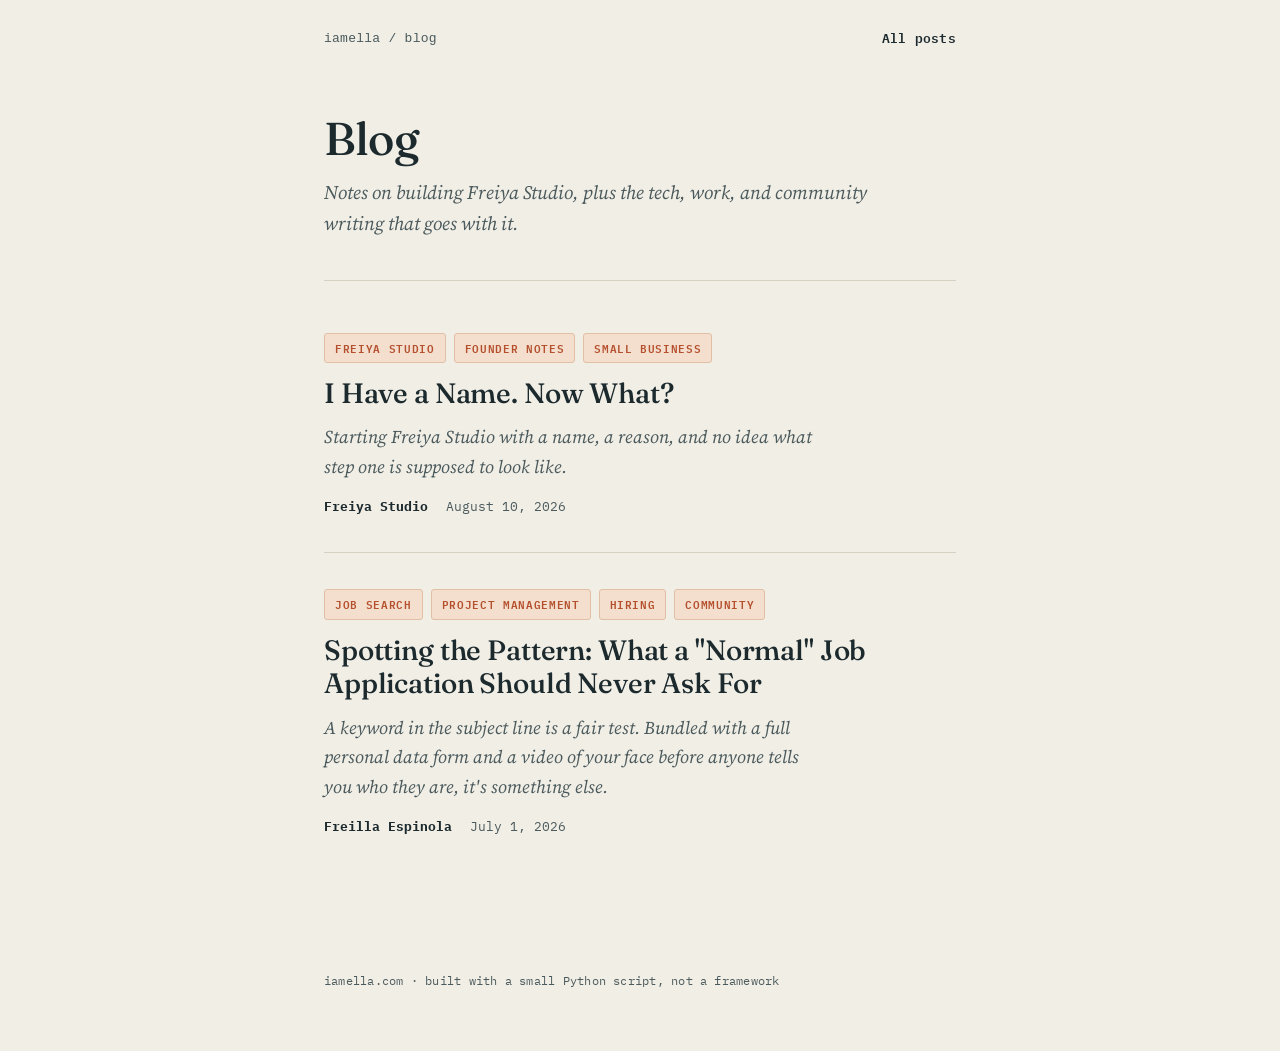
==== commit 1354c2b8: "Updated files" ====
--- a/index.html
+++ b/index.html
@@ -55,4 +55,4 @@
 
 
 </body>
-</html>
+</html>
--- a/static/style.css
+++ b/static/style.css
@@ -0,0 +1,347 @@
+:root{
+  --paper:#F1EEE6;
+  --ink:#1C2A2E;
+  --ink-soft:#4B5A5C;
+  --rule:#D6D0C2;
+  --flag:#B5502E;
+  --flag-bg:#F4DFCE;
+  --trust:#3F6357;
+  --trust-bg:#DCE7E0;
+  --white:#FBFAF6;
+  --max:680px;
+}
+
+*{ box-sizing:border-box; }
+
+body{
+  margin:0;
+  background:var(--paper);
+  color:var(--ink);
+  font-family:'Source Serif 4', Georgia, serif;
+  font-size:19px;
+  line-height:1.65;
+  -webkit-font-smoothing:antialiased;
+}
+
+a{ color:var(--trust); }
+
+.wrap{
+  max-width:var(--max);
+  margin:0 auto;
+  padding:0 24px 100px;
+}
+
+/* -------- Site nav -------- */
+.site-nav{
+  max-width:var(--max);
+  margin:0 auto;
+  padding:28px 24px 0;
+  display:flex;
+  justify-content:space-between;
+  align-items:center;
+  font-family:'IBM Plex Mono', monospace;
+  font-size:13px;
+  letter-spacing:0.02em;
+}
+
+.site-nav a{
+  color:var(--ink);
+  text-decoration:none;
+  font-weight:600;
+}
+
+.site-nav a:hover{ color:var(--flag); }
+
+.site-nav .home-link{ color:var(--ink-soft); font-weight:500; }
+
+/* -------- Header (post hero) -------- */
+header.post-header{
+  padding:48px 0 40px;
+  border-bottom:1px solid var(--rule);
+  margin-bottom:48px;
+}
+
+.tags{
+  display:flex;
+  flex-wrap:wrap;
+  gap:8px;
+  margin-bottom:24px;
+}
+
+.tag{
+  font-family:'IBM Plex Mono', monospace;
+  font-size:11px;
+  font-weight:600;
+  letter-spacing:0.06em;
+  text-transform:uppercase;
+  color:var(--flag);
+  background:var(--flag-bg);
+  border:1px solid #e0bfa4;
+  padding:5px 10px;
+  border-radius:3px;
+}
+
+h1{
+  font-family:'Fraunces', serif;
+  font-optical-sizing:auto;
+  font-weight:500;
+  font-size:clamp(32px, 6vw, 46px);
+  line-height:1.12;
+  letter-spacing:-0.01em;
+  margin:0 0 20px;
+}
+
+.dek{
+  font-family:'Source Serif 4', serif;
+  font-style:italic;
+  font-size:20px;
+  color:var(--ink-soft);
+  margin:0 0 26px;
+  max-width:56ch;
+}
+
+.byline{
+  font-family:'IBM Plex Mono', monospace;
+  font-size:12.5px;
+  color:var(--ink-soft);
+  display:flex;
+  gap:18px;
+  flex-wrap:wrap;
+}
+
+.byline strong{ color:var(--ink); }
+
+/* -------- Body typography -------- */
+h2{
+  font-family:'Fraunces', serif;
+  font-weight:500;
+  font-size:27px;
+  line-height:1.28;
+  margin:56px 0 20px;
+  letter-spacing:-0.005em;
+}
+
+p{ margin:0 0 22px; }
+
+.lede::first-letter{
+  font-family:'Fraunces', serif;
+  font-size:64px;
+  font-weight:500;
+  float:left;
+  line-height:0.8;
+  padding:8px 8px 0 0;
+  color:var(--flag);
+}
+
+/* -------- Flag tag / red-flag callouts -------- */
+.flag-row{
+  display:flex;
+  gap:16px;
+  margin:0 0 22px;
+  align-items:flex-start;
+}
+
+.flag-tag{
+  flex-shrink:0;
+  font-family:'IBM Plex Mono', monospace;
+  font-size:11px;
+  font-weight:600;
+  letter-spacing:0.06em;
+  text-transform:uppercase;
+  color:var(--flag);
+  background:var(--flag-bg);
+  border:1px solid #e0bfa4;
+  padding:4px 9px;
+  border-radius:3px;
+  margin-top:4px;
+  white-space:nowrap;
+}
+
+.flag-row p{ margin:0; }
+
+/* -------- Stat callouts -------- */
+.stats{
+  display:grid;
+  grid-template-columns:1fr 1fr;
+  gap:1px;
+  background:var(--rule);
+  border:1px solid var(--rule);
+  margin:36px 0 40px;
+}
+
+.stat{
+  background:var(--white);
+  padding:26px 22px;
+}
+
+.stat .num{
+  font-family:'Fraunces', serif;
+  font-weight:500;
+  font-size:38px;
+  line-height:1;
+  color:var(--ink);
+  display:block;
+  margin-bottom:8px;
+}
+
+.stat .label{
+  font-family:'IBM Plex Mono', monospace;
+  font-size:12px;
+  color:var(--ink-soft);
+  line-height:1.5;
+}
+
+@media (max-width:520px){
+  .stats{ grid-template-columns:1fr; }
+}
+
+/* -------- Verification checklist -------- */
+.verify-block{
+  background:var(--white);
+  border:1px solid var(--rule);
+  border-left:4px solid var(--trust);
+  padding:30px 28px;
+  margin:44px 0;
+  position:relative;
+}
+
+.verify-block .stamp{
+  font-family:'IBM Plex Mono', monospace;
+  font-size:11px;
+  font-weight:600;
+  letter-spacing:0.1em;
+  text-transform:uppercase;
+  color:var(--trust);
+  background:var(--trust-bg);
+  display:inline-block;
+  padding:4px 10px;
+  border-radius:3px;
+  margin-bottom:16px;
+}
+
+.verify-block ul{
+  margin:0;
+  padding:0;
+  list-style:none;
+}
+
+.verify-block li{
+  display:flex;
+  gap:12px;
+  padding:14px 0;
+  border-top:1px solid var(--rule);
+}
+
+.verify-block li:first-of-type{ border-top:none; }
+
+.verify-block li::before{
+  content:"✓";
+  font-family:'IBM Plex Mono', monospace;
+  font-weight:600;
+  color:var(--trust);
+  flex-shrink:0;
+  padding-top:2px;
+}
+
+.verify-block li strong{
+  display:block;
+  font-family:'Source Serif 4', serif;
+  font-weight:600;
+  margin-bottom:2px;
+}
+
+.verify-block li span{
+  color:var(--ink-soft);
+  font-size:17px;
+  line-height:1.5;
+}
+
+/* -------- Pull quote -------- */
+blockquote{
+  margin:40px 0;
+  padding:2px 0 2px 24px;
+  border-left:3px solid var(--flag);
+  font-family:'Fraunces', serif;
+  font-weight:500;
+  font-size:23px;
+  line-height:1.45;
+  color:var(--ink);
+  font-style:italic;
+}
+
+/* -------- Closing -------- */
+.closing{
+  margin-top:56px;
+  padding-top:32px;
+  border-top:1px solid var(--rule);
+  font-size:17.5px;
+  color:var(--ink-soft);
+}
+
+.closing strong{ color:var(--ink); }
+
+footer{
+  max-width:var(--max);
+  margin:0 auto;
+  padding:0 24px 60px;
+  font-family:'IBM Plex Mono', monospace;
+  font-size:11.5px;
+  color:var(--ink-soft);
+  letter-spacing:0.02em;
+}
+
+@media (max-width:600px){
+  body{ font-size:17px; }
+  header.post-header{ padding:36px 0 32px; }
+  .lede::first-letter{ font-size:50px; }
+}
+
+/* -------- Blog list page -------- */
+.list-header{
+  padding:64px 0 40px;
+  border-bottom:1px solid var(--rule);
+  margin-bottom:16px;
+}
+
+.list-header h1{
+  margin-bottom:12px;
+}
+
+.list-header p{
+  font-family:'Source Serif 4', serif;
+  font-style:italic;
+  font-size:19px;
+  color:var(--ink-soft);
+  margin:0;
+  max-width:56ch;
+}
+
+.post-card{
+  display:block;
+  text-decoration:none;
+  color:inherit;
+  padding:36px 0;
+  border-bottom:1px solid var(--rule);
+}
+
+.post-card:hover h2.card-title{ color:var(--flag); }
+
+.post-card .tags{ margin-bottom:14px; }
+
+h2.card-title{
+  font-family:'Fraunces', serif;
+  font-weight:500;
+  font-size:28px;
+  line-height:1.2;
+  margin:0 0 12px;
+  color:var(--ink);
+}
+
+.post-card .dek{
+  font-size:18px;
+  margin-bottom:14px;
+}
+
+.post-card .byline{ margin-bottom:0; }
+
+.post-card:last-child{ border-bottom:none; }
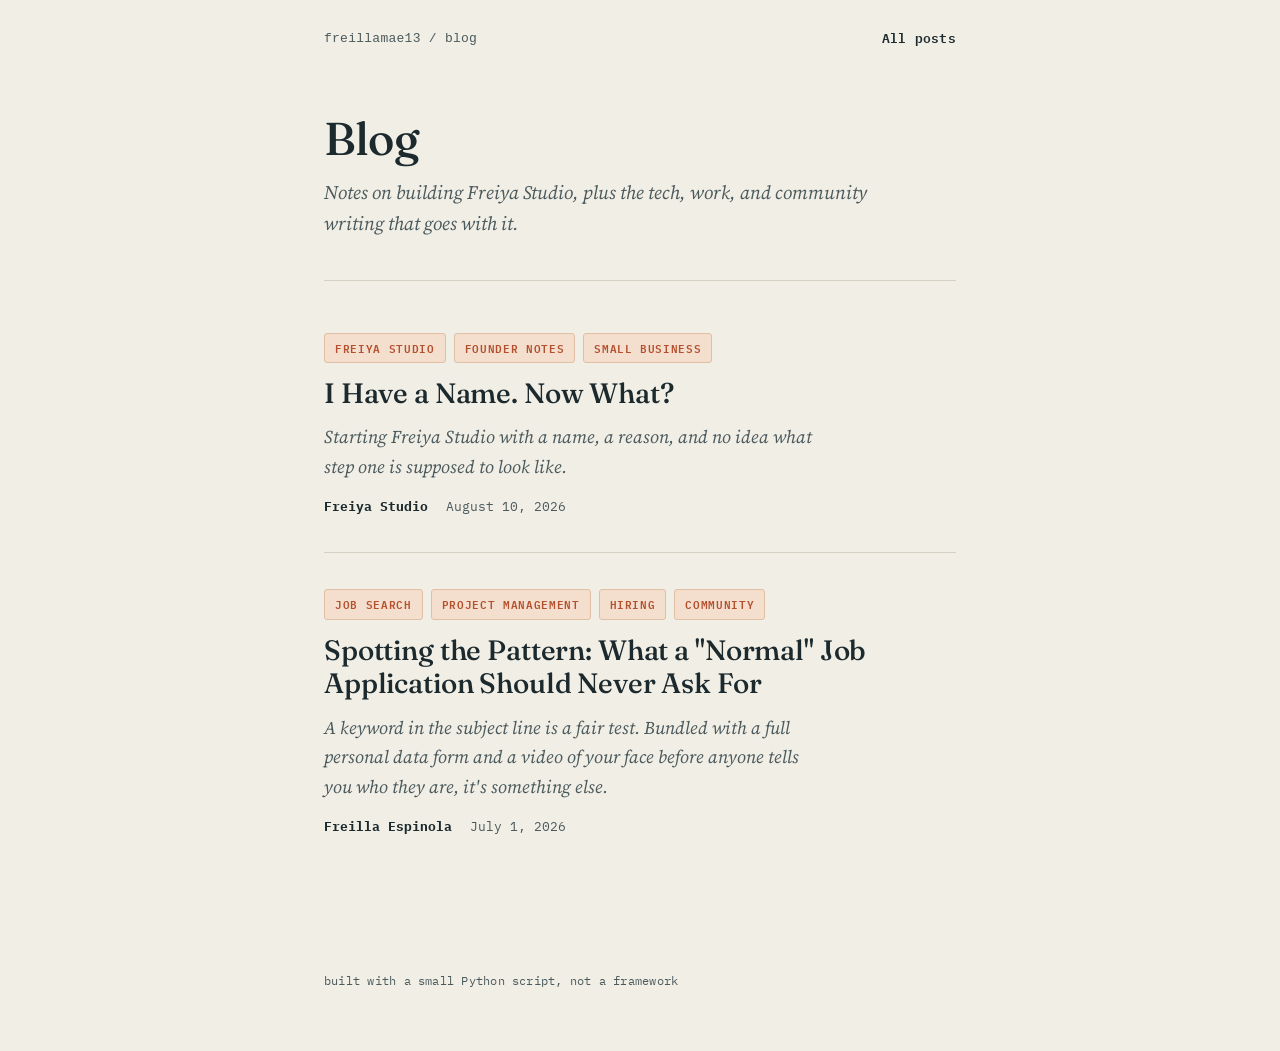
==== commit cb85ac0c: "Remove the custom DNS" ====
--- a/index.html
+++ b/index.html
@@ -13,7 +13,7 @@
 <body>
 
 <nav class="site-nav">
-  <a class="home-link" href="index.html">iamella / blog</a>
+  <a class="home-link" href="index.html">freillamae13 / blog</a>
   <a href="index.html">All posts</a>
 </nav>
 
@@ -51,7 +51,7 @@
   
 </div>
 
-<footer>iamella.com &middot; built with a small Python script, not a framework</footer>
+<footer>built with a small Python script, not a framework</footer>
 
 
 </body>
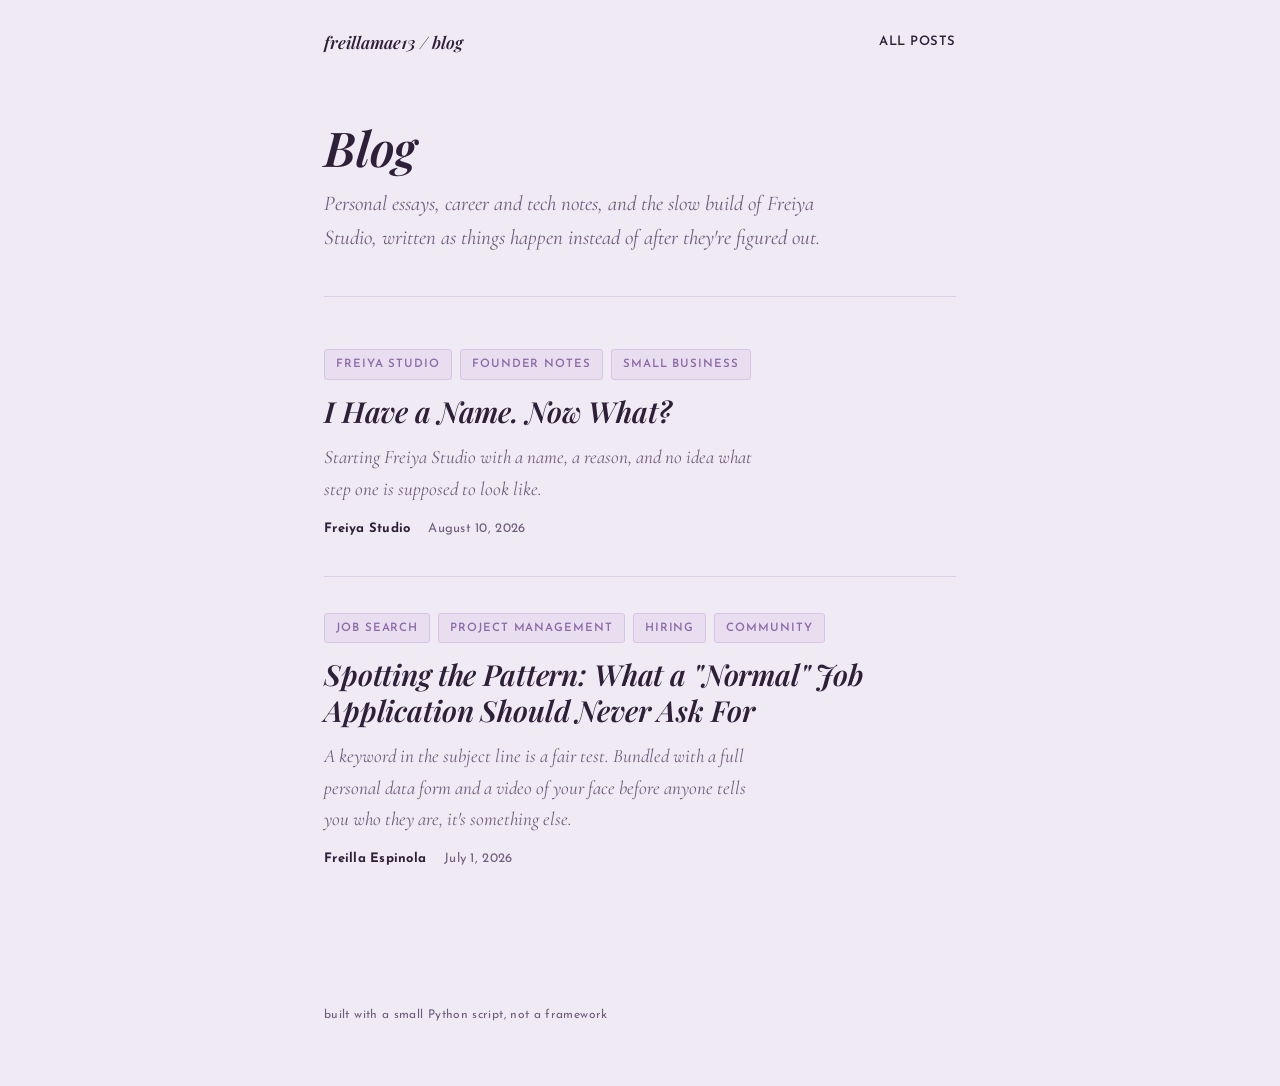
==== commit fab207a8: "Update description and branding." ====
--- a/index.html
+++ b/index.html
@@ -4,10 +4,10 @@
 <meta charset="UTF-8">
 <meta name="viewport" content="width=device-width, initial-scale=1.0">
 <title>Blog</title>
-<meta name="description" content="Notes on building Freiya Studio, plus tech, work, and community writing.">
+<meta name="description" content="Personal essays, career and tech notes, and the slow build of Freiya Studio.">
 <link rel="preconnect" href="https://fonts.googleapis.com">
 <link rel="preconnect" href="https://fonts.gstatic.com" crossorigin>
-<link href="https://fonts.googleapis.com/css2?family=Fraunces:opsz,wght@9..144,400;9..144,500;9..144,600&family=Source+Serif+4:ital,wght@0,400;0,500;0,600;1,400&family=IBM+Plex+Mono:wght@500;600&display=swap" rel="stylesheet">
+<link href="https://fonts.googleapis.com/css2?family=Playfair+Display:ital,wght@0,600;0,700;1,600;1,700&family=Cormorant+Garamond:ital,wght@0,400;0,500;0,600;1,400;1,500&family=Josefin+Sans:wght@500;600&display=swap" rel="stylesheet">
 <link rel="stylesheet" href="static/style.css">
 </head>
 <body>
@@ -21,7 +21,7 @@
 <div class="wrap">
   <header class="list-header">
     <h1>Blog</h1>
-    <p>Notes on building Freiya Studio, plus the tech, work, and community writing that goes with it.</p>
+    <p>Personal essays, career and tech notes, and the slow build of Freiya Studio, written as things happen instead of after they're figured out.</p>
   </header>
 
   
--- a/static/style.css
+++ b/static/style.css
@@ -1,13 +1,13 @@
 :root{
-  --paper:#F1EEE6;
-  --ink:#1C2A2E;
-  --ink-soft:#4B5A5C;
-  --rule:#D6D0C2;
-  --flag:#B5502E;
-  --flag-bg:#F4DFCE;
-  --trust:#3F6357;
-  --trust-bg:#DCE7E0;
-  --white:#FBFAF6;
+  --paper:#EFEAF3;
+  --ink:#2E2038;
+  --ink-soft:#6E5C7C;
+  --rule:#DCD0E4;
+  --accent:#8C6AA8;
+  --accent-bg:#E9DEF0;
+  --accent-2:#B0837E;
+  --accent-2-bg:#F1E1DC;
+  --white:#FBF8FC;
   --max:680px;
 }
 
@@ -17,13 +17,13 @@
   margin:0;
   background:var(--paper);
   color:var(--ink);
-  font-family:'Source Serif 4', Georgia, serif;
-  font-size:19px;
+  font-family:'Cormorant Garamond', Georgia, serif;
+  font-size:21px;
   line-height:1.65;
   -webkit-font-smoothing:antialiased;
 }
 
-a{ color:var(--trust); }
+a{ color:var(--accent); }
 
 .wrap{
   max-width:var(--max);
@@ -39,9 +39,10 @@
   display:flex;
   justify-content:space-between;
   align-items:center;
-  font-family:'IBM Plex Mono', monospace;
+  font-family:'Josefin Sans', sans-serif;
   font-size:13px;
-  letter-spacing:0.02em;
+  letter-spacing:0.04em;
+  text-transform:uppercase;
 }
 
 .site-nav a{
@@ -50,9 +51,17 @@
   font-weight:600;
 }
 
-.site-nav a:hover{ color:var(--flag); }
-
-.site-nav .home-link{ color:var(--ink-soft); font-weight:500; }
+.site-nav a:hover{ color:var(--accent); }
+
+.site-nav .home-link{
+  font-family:'Playfair Display', serif;
+  font-style:italic;
+  font-weight:600;
+  text-transform:none;
+  letter-spacing:0;
+  font-size:17px;
+  color:var(--ink);
+}
 
 /* -------- Header (post hero) -------- */
 header.post-header{
@@ -69,40 +78,41 @@
 }
 
 .tag{
-  font-family:'IBM Plex Mono', monospace;
-  font-size:11px;
-  font-weight:600;
-  letter-spacing:0.06em;
+  font-family:'Josefin Sans', sans-serif;
+  font-size:11.5px;
+  font-weight:600;
+  letter-spacing:0.08em;
   text-transform:uppercase;
-  color:var(--flag);
-  background:var(--flag-bg);
-  border:1px solid #e0bfa4;
-  padding:5px 10px;
+  color:var(--accent);
+  background:var(--accent-bg);
+  border:1px solid #D8C4E6;
+  padding:5px 11px;
   border-radius:3px;
 }
 
 h1{
-  font-family:'Fraunces', serif;
-  font-optical-sizing:auto;
-  font-weight:500;
-  font-size:clamp(32px, 6vw, 46px);
-  line-height:1.12;
-  letter-spacing:-0.01em;
+  font-family:'Playfair Display', serif;
+  font-weight:600;
+  font-style:italic;
+  font-size:clamp(32px, 6vw, 48px);
+  line-height:1.14;
+  letter-spacing:-0.005em;
   margin:0 0 20px;
 }
 
 .dek{
-  font-family:'Source Serif 4', serif;
-  font-style:italic;
-  font-size:20px;
+  font-family:'Cormorant Garamond', serif;
+  font-style:italic;
+  font-size:21px;
   color:var(--ink-soft);
   margin:0 0 26px;
   max-width:56ch;
 }
 
 .byline{
-  font-family:'IBM Plex Mono', monospace;
-  font-size:12.5px;
+  font-family:'Josefin Sans', sans-serif;
+  font-size:13px;
+  letter-spacing:0.02em;
   color:var(--ink-soft);
   display:flex;
   gap:18px;
@@ -113,10 +123,10 @@
 
 /* -------- Body typography -------- */
 h2{
-  font-family:'Fraunces', serif;
-  font-weight:500;
-  font-size:27px;
-  line-height:1.28;
+  font-family:'Playfair Display', serif;
+  font-weight:600;
+  font-size:28px;
+  line-height:1.3;
   margin:56px 0 20px;
   letter-spacing:-0.005em;
 }
@@ -124,16 +134,17 @@
 p{ margin:0 0 22px; }
 
 .lede::first-letter{
-  font-family:'Fraunces', serif;
-  font-size:64px;
-  font-weight:500;
+  font-family:'Playfair Display', serif;
+  font-size:66px;
+  font-weight:600;
+  font-style:italic;
   float:left;
-  line-height:0.8;
+  line-height:0.78;
   padding:8px 8px 0 0;
-  color:var(--flag);
-}
-
-/* -------- Flag tag / red-flag callouts -------- */
+  color:var(--accent);
+}
+
+/* -------- Flag tag / callouts -------- */
 .flag-row{
   display:flex;
   gap:16px;
@@ -143,15 +154,15 @@
 
 .flag-tag{
   flex-shrink:0;
-  font-family:'IBM Plex Mono', monospace;
-  font-size:11px;
-  font-weight:600;
-  letter-spacing:0.06em;
+  font-family:'Josefin Sans', sans-serif;
+  font-size:11.5px;
+  font-weight:600;
+  letter-spacing:0.08em;
   text-transform:uppercase;
-  color:var(--flag);
-  background:var(--flag-bg);
-  border:1px solid #e0bfa4;
-  padding:4px 9px;
+  color:var(--accent);
+  background:var(--accent-bg);
+  border:1px solid #D8C4E6;
+  padding:4px 10px;
   border-radius:3px;
   margin-top:4px;
   white-space:nowrap;
@@ -175,8 +186,8 @@
 }
 
 .stat .num{
-  font-family:'Fraunces', serif;
-  font-weight:500;
+  font-family:'Playfair Display', serif;
+  font-weight:600;
   font-size:38px;
   line-height:1;
   color:var(--ink);
@@ -185,8 +196,8 @@
 }
 
 .stat .label{
-  font-family:'IBM Plex Mono', monospace;
-  font-size:12px;
+  font-family:'Josefin Sans', sans-serif;
+  font-size:12.5px;
   color:var(--ink-soft);
   line-height:1.5;
 }
@@ -199,20 +210,20 @@
 .verify-block{
   background:var(--white);
   border:1px solid var(--rule);
-  border-left:4px solid var(--trust);
+  border-left:4px solid var(--accent-2);
   padding:30px 28px;
   margin:44px 0;
   position:relative;
 }
 
 .verify-block .stamp{
-  font-family:'IBM Plex Mono', monospace;
-  font-size:11px;
+  font-family:'Josefin Sans', sans-serif;
+  font-size:11.5px;
   font-weight:600;
   letter-spacing:0.1em;
   text-transform:uppercase;
-  color:var(--trust);
-  background:var(--trust-bg);
+  color:var(--accent-2);
+  background:var(--accent-2-bg);
   display:inline-block;
   padding:4px 10px;
   border-radius:3px;
@@ -235,24 +246,24 @@
 .verify-block li:first-of-type{ border-top:none; }
 
 .verify-block li::before{
-  content:"✓";
-  font-family:'IBM Plex Mono', monospace;
-  font-weight:600;
-  color:var(--trust);
+  content:"✦";
+  font-family:'Josefin Sans', sans-serif;
+  font-weight:600;
+  color:var(--accent-2);
   flex-shrink:0;
   padding-top:2px;
 }
 
 .verify-block li strong{
   display:block;
-  font-family:'Source Serif 4', serif;
+  font-family:'Cormorant Garamond', serif;
   font-weight:600;
   margin-bottom:2px;
 }
 
 .verify-block li span{
   color:var(--ink-soft);
-  font-size:17px;
+  font-size:18px;
   line-height:1.5;
 }
 
@@ -260,10 +271,10 @@
 blockquote{
   margin:40px 0;
   padding:2px 0 2px 24px;
-  border-left:3px solid var(--flag);
-  font-family:'Fraunces', serif;
-  font-weight:500;
-  font-size:23px;
+  border-left:3px solid var(--accent);
+  font-family:'Playfair Display', serif;
+  font-weight:600;
+  font-size:24px;
   line-height:1.45;
   color:var(--ink);
   font-style:italic;
@@ -274,7 +285,7 @@
   margin-top:56px;
   padding-top:32px;
   border-top:1px solid var(--rule);
-  font-size:17.5px;
+  font-size:19px;
   color:var(--ink-soft);
 }
 
@@ -284,16 +295,16 @@
   max-width:var(--max);
   margin:0 auto;
   padding:0 24px 60px;
-  font-family:'IBM Plex Mono', monospace;
-  font-size:11.5px;
-  color:var(--ink-soft);
-  letter-spacing:0.02em;
+  font-family:'Josefin Sans', sans-serif;
+  font-size:12px;
+  color:var(--ink-soft);
+  letter-spacing:0.03em;
 }
 
 @media (max-width:600px){
-  body{ font-size:17px; }
+  body{ font-size:19px; }
   header.post-header{ padding:36px 0 32px; }
-  .lede::first-letter{ font-size:50px; }
+  .lede::first-letter{ font-size:52px; }
 }
 
 /* -------- Blog list page -------- */
@@ -308,9 +319,9 @@
 }
 
 .list-header p{
-  font-family:'Source Serif 4', serif;
-  font-style:italic;
-  font-size:19px;
+  font-family:'Cormorant Garamond', serif;
+  font-style:italic;
+  font-size:21px;
   color:var(--ink-soft);
   margin:0;
   max-width:56ch;
@@ -324,21 +335,22 @@
   border-bottom:1px solid var(--rule);
 }
 
-.post-card:hover h2.card-title{ color:var(--flag); }
+.post-card:hover h2.card-title{ color:var(--accent); }
 
 .post-card .tags{ margin-bottom:14px; }
 
 h2.card-title{
-  font-family:'Fraunces', serif;
-  font-weight:500;
-  font-size:28px;
-  line-height:1.2;
+  font-family:'Playfair Display', serif;
+  font-weight:600;
+  font-style:italic;
+  font-size:29px;
+  line-height:1.22;
   margin:0 0 12px;
   color:var(--ink);
 }
 
 .post-card .dek{
-  font-size:18px;
+  font-size:19px;
   margin-bottom:14px;
 }
 
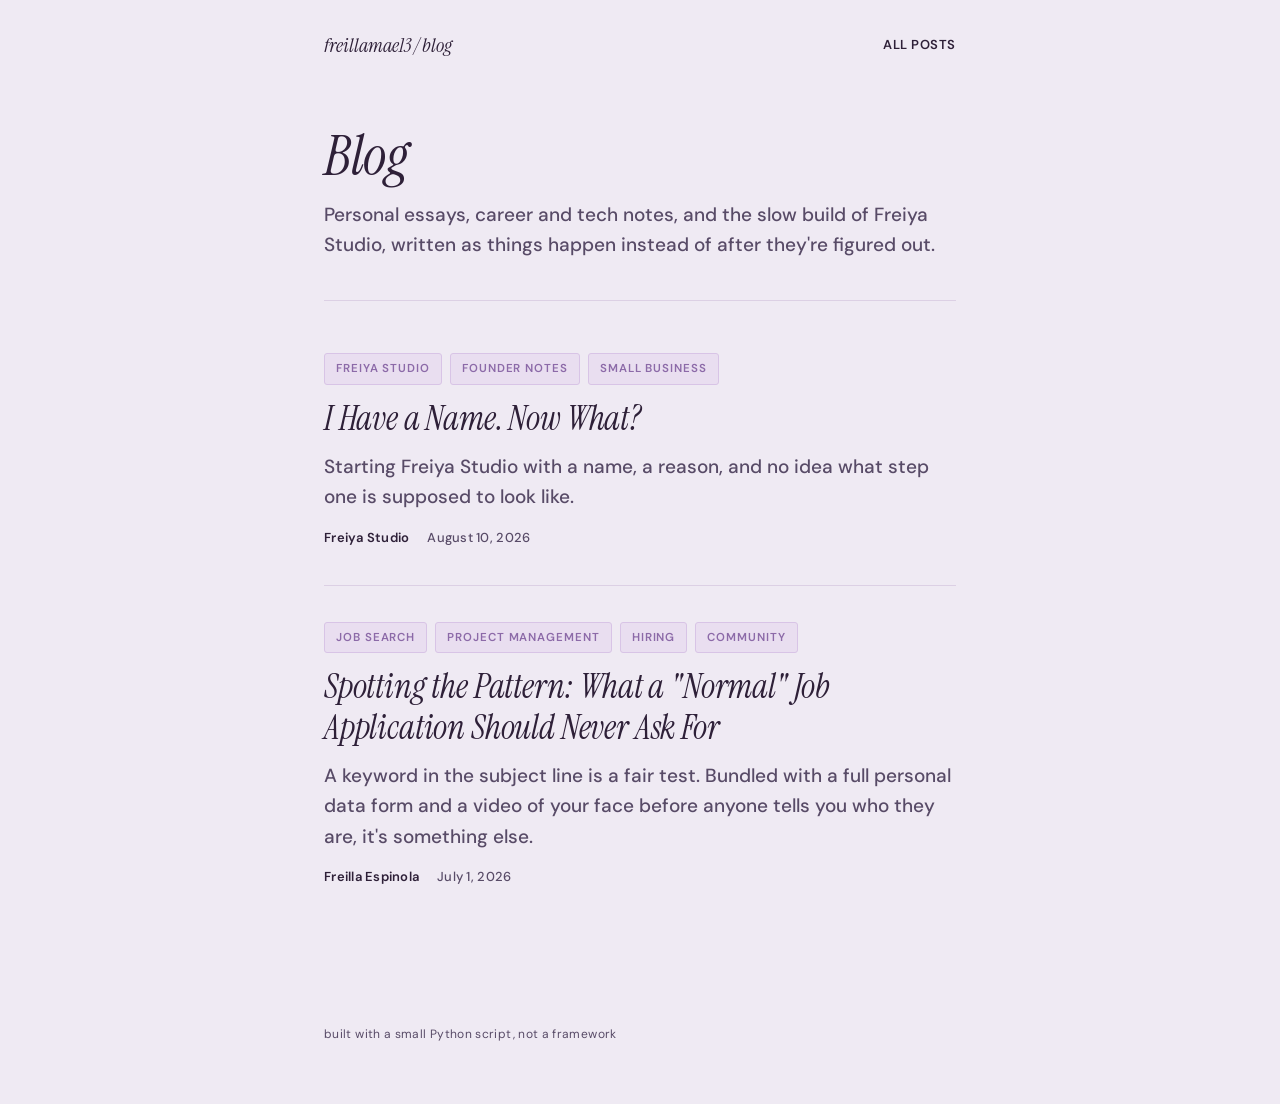
==== commit 07f64a99: "Updated the font pairings." ====
--- a/index.html
+++ b/index.html
@@ -7,7 +7,7 @@
 <meta name="description" content="Personal essays, career and tech notes, and the slow build of Freiya Studio.">
 <link rel="preconnect" href="https://fonts.googleapis.com">
 <link rel="preconnect" href="https://fonts.gstatic.com" crossorigin>
-<link href="https://fonts.googleapis.com/css2?family=Playfair+Display:ital,wght@0,600;0,700;1,600;1,700&family=Cormorant+Garamond:ital,wght@0,400;0,500;0,600;1,400;1,500&family=Josefin+Sans:wght@500;600&display=swap" rel="stylesheet">
+<link href="https://fonts.googleapis.com/css2?family=Instrument+Serif:ital@0;1&family=DM+Sans:ital,wght@0,400;0,500;0,600;0,700;1,400;1,500&display=swap" rel="stylesheet">
 <link rel="stylesheet" href="static/style.css">
 </head>
 <body>
--- a/static/style.css
+++ b/static/style.css
@@ -1,7 +1,7 @@
 :root{
   --paper:#EFEAF3;
   --ink:#2E2038;
-  --ink-soft:#6E5C7C;
+  --ink-soft:#584B67;
   --rule:#DCD0E4;
   --accent:#8C6AA8;
   --accent-bg:#E9DEF0;
@@ -17,9 +17,9 @@
   margin:0;
   background:var(--paper);
   color:var(--ink);
-  font-family:'Cormorant Garamond', Georgia, serif;
-  font-size:21px;
-  line-height:1.65;
+  font-family:'DM Sans', -apple-system, sans-serif;
+  font-size:18px;
+  line-height:1.7;
   -webkit-font-smoothing:antialiased;
 }
 
@@ -39,8 +39,9 @@
   display:flex;
   justify-content:space-between;
   align-items:center;
-  font-family:'Josefin Sans', sans-serif;
+  font-family:'DM Sans', sans-serif;
   font-size:13px;
+  font-weight:500;
   letter-spacing:0.04em;
   text-transform:uppercase;
 }
@@ -54,12 +55,12 @@
 .site-nav a:hover{ color:var(--accent); }
 
 .site-nav .home-link{
-  font-family:'Playfair Display', serif;
-  font-style:italic;
-  font-weight:600;
+  font-family:'Instrument Serif', serif;
+  font-style:italic;
+  font-weight:400;
   text-transform:none;
   letter-spacing:0;
-  font-size:17px;
+  font-size:20px;
   color:var(--ink);
 }
 
@@ -78,7 +79,7 @@
 }
 
 .tag{
-  font-family:'Josefin Sans', sans-serif;
+  font-family:'DM Sans', sans-serif;
   font-size:11.5px;
   font-weight:600;
   letter-spacing:0.08em;
@@ -91,27 +92,30 @@
 }
 
 h1{
-  font-family:'Playfair Display', serif;
-  font-weight:600;
-  font-style:italic;
-  font-size:clamp(32px, 6vw, 48px);
-  line-height:1.14;
+  font-family:'Instrument Serif', serif;
+  font-weight:400;
+  font-style:italic;
+  font-size:clamp(38px, 7vw, 56px);
+  line-height:1.1;
   letter-spacing:-0.005em;
   margin:0 0 20px;
 }
 
 .dek{
-  font-family:'Cormorant Garamond', serif;
-  font-style:italic;
-  font-size:21px;
+  font-family:'DM Sans', sans-serif;
+  font-style:normal;
+  font-weight:500;
+  font-size:19px;
+  line-height:1.6;
   color:var(--ink-soft);
   margin:0 0 26px;
   max-width:56ch;
 }
 
 .byline{
-  font-family:'Josefin Sans', sans-serif;
+  font-family:'DM Sans', sans-serif;
   font-size:13px;
+  font-weight:500;
   letter-spacing:0.02em;
   color:var(--ink-soft);
   display:flex;
@@ -119,13 +123,14 @@
   flex-wrap:wrap;
 }
 
-.byline strong{ color:var(--ink); }
+.byline strong{ color:var(--ink); font-weight:600; }
 
 /* -------- Body typography -------- */
 h2{
-  font-family:'Playfair Display', serif;
-  font-weight:600;
-  font-size:28px;
+  font-family:'Instrument Serif', serif;
+  font-weight:400;
+  font-style:italic;
+  font-size:32px;
   line-height:1.3;
   margin:56px 0 20px;
   letter-spacing:-0.005em;
@@ -134,12 +139,12 @@
 p{ margin:0 0 22px; }
 
 .lede::first-letter{
-  font-family:'Playfair Display', serif;
-  font-size:66px;
-  font-weight:600;
+  font-family:'Instrument Serif', serif;
+  font-size:72px;
+  font-weight:400;
   font-style:italic;
   float:left;
-  line-height:0.78;
+  line-height:0.75;
   padding:8px 8px 0 0;
   color:var(--accent);
 }
@@ -154,7 +159,7 @@
 
 .flag-tag{
   flex-shrink:0;
-  font-family:'Josefin Sans', sans-serif;
+  font-family:'DM Sans', sans-serif;
   font-size:11.5px;
   font-weight:600;
   letter-spacing:0.08em;
@@ -186,9 +191,9 @@
 }
 
 .stat .num{
-  font-family:'Playfair Display', serif;
-  font-weight:600;
-  font-size:38px;
+  font-family:'Instrument Serif', serif;
+  font-weight:400;
+  font-size:44px;
   line-height:1;
   color:var(--ink);
   display:block;
@@ -196,7 +201,7 @@
 }
 
 .stat .label{
-  font-family:'Josefin Sans', sans-serif;
+  font-family:'DM Sans', sans-serif;
   font-size:12.5px;
   color:var(--ink-soft);
   line-height:1.5;
@@ -217,7 +222,7 @@
 }
 
 .verify-block .stamp{
-  font-family:'Josefin Sans', sans-serif;
+  font-family:'DM Sans', sans-serif;
   font-size:11.5px;
   font-weight:600;
   letter-spacing:0.1em;
@@ -247,7 +252,7 @@
 
 .verify-block li::before{
   content:"✦";
-  font-family:'Josefin Sans', sans-serif;
+  font-family:'DM Sans', sans-serif;
   font-weight:600;
   color:var(--accent-2);
   flex-shrink:0;
@@ -256,14 +261,14 @@
 
 .verify-block li strong{
   display:block;
-  font-family:'Cormorant Garamond', serif;
-  font-weight:600;
+  font-family:'DM Sans', sans-serif;
+  font-weight:700;
   margin-bottom:2px;
 }
 
 .verify-block li span{
   color:var(--ink-soft);
-  font-size:18px;
+  font-size:16px;
   line-height:1.5;
 }
 
@@ -272,10 +277,10 @@
   margin:40px 0;
   padding:2px 0 2px 24px;
   border-left:3px solid var(--accent);
-  font-family:'Playfair Display', serif;
-  font-weight:600;
-  font-size:24px;
-  line-height:1.45;
+  font-family:'Instrument Serif', serif;
+  font-weight:400;
+  font-size:28px;
+  line-height:1.4;
   color:var(--ink);
   font-style:italic;
 }
@@ -285,26 +290,26 @@
   margin-top:56px;
   padding-top:32px;
   border-top:1px solid var(--rule);
-  font-size:19px;
-  color:var(--ink-soft);
-}
-
-.closing strong{ color:var(--ink); }
+  font-size:17px;
+  color:var(--ink-soft);
+}
+
+.closing strong{ color:var(--ink); font-weight:600; }
 
 footer{
   max-width:var(--max);
   margin:0 auto;
   padding:0 24px 60px;
-  font-family:'Josefin Sans', sans-serif;
+  font-family:'DM Sans', sans-serif;
   font-size:12px;
   color:var(--ink-soft);
   letter-spacing:0.03em;
 }
 
 @media (max-width:600px){
-  body{ font-size:19px; }
+  body{ font-size:16.5px; }
   header.post-header{ padding:36px 0 32px; }
-  .lede::first-letter{ font-size:52px; }
+  .lede::first-letter{ font-size:56px; }
 }
 
 /* -------- Blog list page -------- */
@@ -319,9 +324,11 @@
 }
 
 .list-header p{
-  font-family:'Cormorant Garamond', serif;
-  font-style:italic;
-  font-size:21px;
+  font-family:'DM Sans', sans-serif;
+  font-style:normal;
+  font-weight:500;
+  font-size:19px;
+  line-height:1.6;
   color:var(--ink-soft);
   margin:0;
   max-width:56ch;
@@ -340,11 +347,11 @@
 .post-card .tags{ margin-bottom:14px; }
 
 h2.card-title{
-  font-family:'Playfair Display', serif;
-  font-weight:600;
-  font-style:italic;
-  font-size:29px;
-  line-height:1.22;
+  font-family:'Instrument Serif', serif;
+  font-weight:400;
+  font-style:italic;
+  font-size:34px;
+  line-height:1.2;
   margin:0 0 12px;
   color:var(--ink);
 }
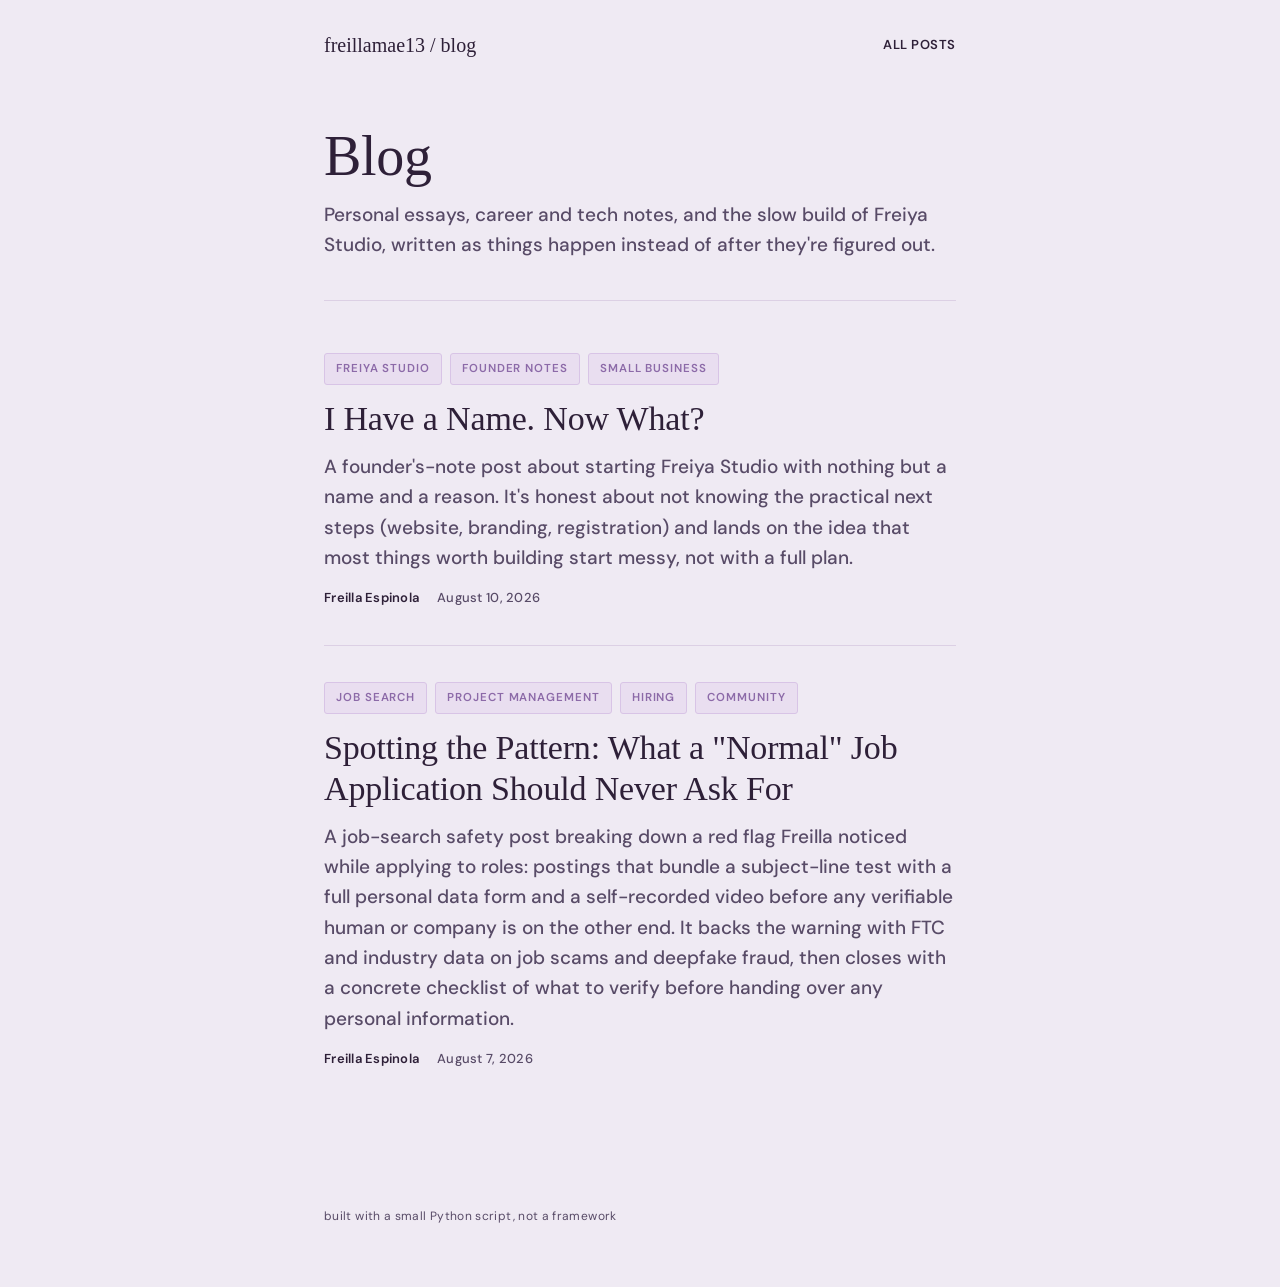
==== commit afb19be9: "Updated content and remove italic font styles" ====
--- a/index.html
+++ b/index.html
@@ -30,9 +30,9 @@
       <span class="tag">Freiya Studio</span><span class="tag">Founder Notes</span><span class="tag">Small Business</span>
     </div>
     <h2 class="card-title">I Have a Name. Now What?</h2>
-    <p class="dek">Starting Freiya Studio with a name, a reason, and no idea what step one is supposed to look like.</p>
+    <p class="dek">A founder's-note post about starting Freiya Studio with nothing but a name and a reason. It's honest about not knowing the practical next steps (website, branding, registration) and lands on the idea that most things worth building start messy, not with a full plan.</p>
     <div class="byline">
-      <span><strong>Freiya Studio</strong></span>
+      <span><strong>Freilla Espinola</strong></span>
       <span>August 10, 2026</span>
     </div>
   </a>
@@ -42,10 +42,10 @@
       <span class="tag">Job Search</span><span class="tag">Project Management</span><span class="tag">Hiring</span><span class="tag">Community</span>
     </div>
     <h2 class="card-title">Spotting the Pattern: What a "Normal" Job Application Should Never Ask For</h2>
-    <p class="dek">A keyword in the subject line is a fair test. Bundled with a full personal data form and a video of your face before anyone tells you who they are, it's something else.</p>
+    <p class="dek">A job-search safety post breaking down a red flag Freilla noticed while applying to roles: postings that bundle a subject-line test with a full personal data form and a self-recorded video before any verifiable human or company is on the other end. It backs the warning with FTC and industry data on job scams and deepfake fraud, then closes with a concrete checklist of what to verify before handing over any personal information.</p>
     <div class="byline">
       <span><strong>Freilla Espinola</strong></span>
-      <span>July 1, 2026</span>
+      <span>August 7, 2026</span>
     </div>
   </a>
   
--- a/static/style.css
+++ b/static/style.css
@@ -56,7 +56,7 @@
 
 .site-nav .home-link{
   font-family:'Instrument Serif', serif;
-  font-style:italic;
+  /* font-style:italic; */
   font-weight:400;
   text-transform:none;
   letter-spacing:0;
@@ -94,7 +94,7 @@
 h1{
   font-family:'Instrument Serif', serif;
   font-weight:400;
-  font-style:italic;
+  /* font-style:italic; */
   font-size:clamp(38px, 7vw, 56px);
   line-height:1.1;
   letter-spacing:-0.005em;
@@ -129,7 +129,7 @@
 h2{
   font-family:'Instrument Serif', serif;
   font-weight:400;
-  font-style:italic;
+  /* font-style:italic; */
   font-size:32px;
   line-height:1.3;
   margin:56px 0 20px;
@@ -142,7 +142,7 @@
   font-family:'Instrument Serif', serif;
   font-size:72px;
   font-weight:400;
-  font-style:italic;
+  /* font-style:italic; */
   float:left;
   line-height:0.75;
   padding:8px 8px 0 0;
@@ -282,7 +282,7 @@
   font-size:28px;
   line-height:1.4;
   color:var(--ink);
-  font-style:italic;
+  /* font-style:italic; */
 }
 
 /* -------- Closing -------- */
@@ -349,7 +349,7 @@
 h2.card-title{
   font-family:'Instrument Serif', serif;
   font-weight:400;
-  font-style:italic;
+  /* font-style:italic; */
   font-size:34px;
   line-height:1.2;
   margin:0 0 12px;
